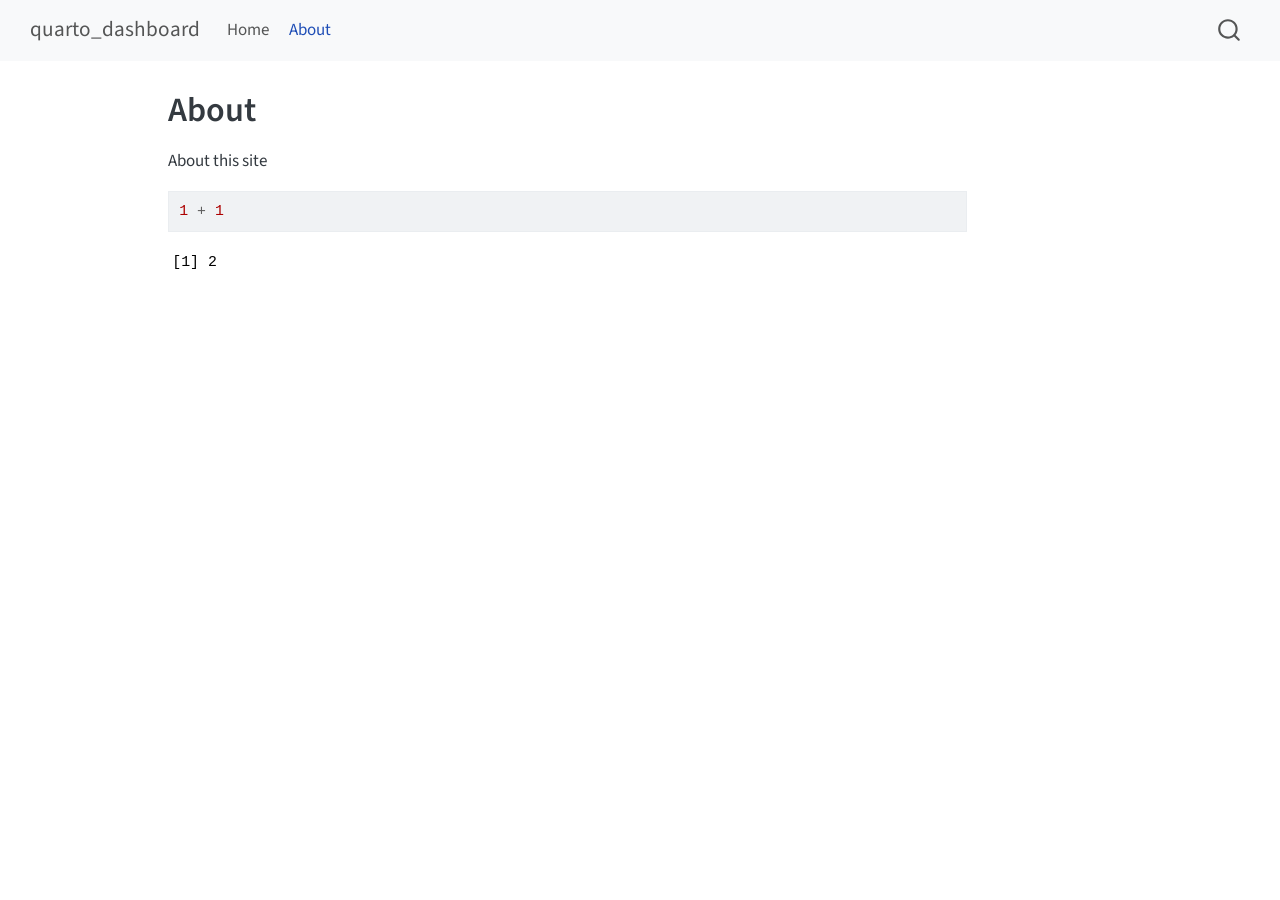
==== about.html @ 5db0f4c8 "Built site for gh-pages" ====
<!DOCTYPE html>
<html xmlns="http://www.w3.org/1999/xhtml" lang="en" xml:lang="en"><head>

<meta charset="utf-8">
<meta name="generator" content="quarto-1.10.18">

<meta name="viewport" content="width=device-width, initial-scale=1.0, user-scalable=yes">


<title>About – quarto_dashboard</title>
<style>
/* Default styles provided by pandoc.
** See https://pandoc.org/MANUAL.html#variables-for-html for config info.
*/
span.smallcaps{font-variant: small-caps;}
div.columns{display: flex; gap: 1.5em;}
div.column{flex: auto;}
@media screen {
div.columns{gap: min(4vw, 1.5em);}
div.column{overflow-x: auto;}
}
div.hanging-indent{margin-left: 1.5em; text-indent: -1.5em;}
ul.task-list{list-style: none;}
ul.task-list li input[type="checkbox"] {
  width: 0.8em;
  margin: 0 0.8em 0.2em -1em; /* quarto-specific, see https://github.com/quarto-dev/quarto-cli/issues/4556 */ 
  vertical-align: middle;
}
/* CSS for syntax highlighting */
html { -webkit-text-size-adjust: 100%; }
pre > code.sourceCode { white-space: pre; position: relative; }
pre > code.sourceCode > span { display: inline-block; line-height: 1.25; }
pre > code.sourceCode > span:empty { height: 1.2em; }
.sourceCode { overflow: visible; }
code.sourceCode > span { color: inherit; text-decoration: inherit; }
div.sourceCode { margin: 1em 0; }
pre.sourceCode { margin: 0; }
@media screen {
div.sourceCode { overflow: auto; }
}
@media print {
pre > code.sourceCode { white-space: pre-wrap; }
pre > code.sourceCode > span { text-indent: -5em; padding-left: 5em; }
}
pre.numberSource code
  { counter-reset: source-line 0; }
pre.numberSource code > span
  { position: relative; left: -4em; counter-increment: source-line; }
pre.numberSource code > span > a:first-child::before
  { content: counter(source-line);
    position: relative; left: -1em; text-align: right; vertical-align: baseline;
    border: none; display: inline-block;
    -webkit-touch-callout: none; -webkit-user-select: none;
    -khtml-user-select: none; -moz-user-select: none;
    -ms-user-select: none; user-select: none;
    padding: 0 4px; width: 4em;
  }
pre.numberSource { margin-left: 3em;  padding-left: 4px; }
div.sourceCode
  {   }
@media screen {
pre > code.sourceCode > span > a:first-child::before { text-decoration: underline; }
}
</style>


<script src="site_libs/quarto-nav/quarto-nav.js"></script>
<script src="site_libs/quarto-nav/headroom.min.js"></script>
<script src="site_libs/clipboard/clipboard.min.js"></script>
<script src="site_libs/quarto-search/autocomplete.umd.js"></script>
<script src="site_libs/quarto-search/fuse.min.js"></script>
<script src="site_libs/quarto-search/quarto-search.js"></script>
<meta name="quarto:offset" content="./">
<script src="site_libs/quarto-html/quarto.js" type="module"></script>
<script src="site_libs/quarto-html/tabsets/tabsets.js" type="module"></script>
<script src="site_libs/quarto-html/popper.min.js"></script>
<script src="site_libs/quarto-html/tippy.umd.min.js"></script>
<script src="site_libs/quarto-html/anchor.min.js"></script>
<link href="site_libs/quarto-html/tippy.css" rel="stylesheet">
<link href="site_libs/quarto-html/quarto-syntax-highlighting-64a204ab8560d761af7679ceaba22944.css" rel="stylesheet" id="quarto-text-highlighting-styles">
<script src="site_libs/bootstrap/bootstrap.min.js"></script>
<link href="site_libs/bootstrap/bootstrap-icons.css" rel="stylesheet">
<link href="site_libs/bootstrap/bootstrap-d9a78992818f0f4e9fad39da59a264eb.min.css" rel="stylesheet" append-hash="true" id="quarto-bootstrap" data-mode="light">
<script id="quarto-search-options" type="application/json">{
  "location": "navbar",
  "copy-button": false,
  "collapse-after": 3,
  "panel-placement": "end",
  "type": "overlay",
  "limit": 50,
  "keyboard-shortcut": [
    "f",
    "/",
    "s"
  ],
  "show-item-context": false,
  "language": {
    "search-no-results-text": "No results",
    "search-matching-documents-text": "matching documents",
    "search-copy-link-title": "Copy link to search",
    "search-hide-matches-text": "Hide additional matches",
    "search-more-match-text": "more match in this document",
    "search-more-matches-text": "more matches in this document",
    "search-clear-button-title": "Clear",
    "search-text-placeholder": "",
    "search-detached-cancel-button-title": "Cancel",
    "search-submit-button-title": "Submit",
    "search-label": "Search"
  }
}</script>


<link rel="stylesheet" href="styles.css">
</head>

<body class="nav-fixed quarto-light">

<div id="quarto-search-results"></div>
  <header id="quarto-header" class="headroom fixed-top">
    <nav class="navbar navbar-expand-lg " data-bs-theme="dark">
      <div class="navbar-container container-fluid">
      <div class="navbar-brand-container mx-auto">
    <a class="navbar-brand" href="./index.html">
    <span class="navbar-title">quarto_dashboard</span>
    </a>
  </div>
            <div id="quarto-search" class="" title="Search"></div>
          <button class="navbar-toggler" type="button" data-bs-toggle="collapse" data-bs-target="#navbarCollapse" aria-controls="navbarCollapse" role="menu" aria-expanded="false" aria-label="Toggle navigation" onclick="if (window.quartoToggleHeadroom) { window.quartoToggleHeadroom(); }">
  <span class="navbar-toggler-icon"></span>
</button>
          <div class="collapse navbar-collapse" id="navbarCollapse">
            <ul class="navbar-nav navbar-nav-scroll me-auto">
  <li class="nav-item">
    <a class="nav-link" href="./index.html"> 
<span class="menu-text">Home</span></a>
  </li>  
  <li class="nav-item">
    <a class="nav-link active" href="./about.html" aria-current="page"> 
<span class="menu-text">About</span></a>
  </li>  
</ul>
          </div> <!-- /navcollapse -->
            <div class="quarto-navbar-tools">
</div>
      </div> <!-- /container-fluid -->
    </nav>
</header>
<!-- content -->
<div id="quarto-content" class="quarto-container page-columns page-rows-contents page-layout-article page-navbar">
<!-- sidebar -->
<!-- margin-sidebar -->
    <div id="quarto-margin-sidebar" class="sidebar margin-sidebar zindex-bottom">
        
    </div>
<!-- main -->
<main class="content" id="quarto-document-content">

<header id="title-block-header" class="quarto-title-block default">
<div class="quarto-title">
<h1 class="title">About</h1>
</div>



<div class="quarto-title-meta">

    
  
    
  </div>
  


</header>


<p>About this site</p>
<div class="cell">
<div class="code-copy-outer-scaffold"><div class="sourceCode cell-code" id="cb1"><pre class="sourceCode r code-with-copy"><code class="sourceCode r"><span id="cb1-1"><a href="#cb1-1" aria-hidden="true" tabindex="-1"></a><span class="dv">1</span> <span class="sc">+</span> <span class="dv">1</span></span></code></pre></div><button title="Copy to Clipboard" class="code-copy-button"><i class="bi"></i></button></div>
<div class="cell-output cell-output-stdout">
<pre><code>[1] 2</code></pre>
</div>
</div>



</main> <!-- /main -->
<script id="quarto-html-after-body" type="application/javascript">
  window.document.addEventListener("DOMContentLoaded", function (event) {
    const icon = "";
    const anchorJS = new window.AnchorJS();
    anchorJS.options = {
      placement: 'right',
      icon: icon
    };
    anchorJS.add('.anchored');
    const isCodeAnnotation = (el) => {
      for (const clz of el.classList) {
        if (clz.startsWith('code-annotation-')) {                     
          return true;
        }
      }
      return false;
    }
    const onCopySuccess = function(e) {
      // button target
      const button = e.trigger;
      // don't keep focus
      button.blur();
      // flash "checked"
      button.classList.add('code-copy-button-checked');
      var currentTitle = button.getAttribute("title");
      button.setAttribute("title", "Copied!");
      let tooltip;
      if (window.bootstrap) {
        button.setAttribute("data-bs-toggle", "tooltip");
        button.setAttribute("data-bs-placement", "left");
        button.setAttribute("data-bs-title", "Copied!");
        tooltip = new bootstrap.Tooltip(button, 
          { trigger: "manual", 
            customClass: "code-copy-button-tooltip",
            offset: [0, -8]});
        tooltip.show();    
      }
      setTimeout(function() {
        if (tooltip) {
          tooltip.hide();
          button.removeAttribute("data-bs-title");
          button.removeAttribute("data-bs-toggle");
          button.removeAttribute("data-bs-placement");
        }
        button.setAttribute("title", currentTitle);
        button.classList.remove('code-copy-button-checked');
      }, 1000);
      // clear code selection
      e.clearSelection();
    }
    const getTextToCopy = function(trigger) {
      const outerScaffold = trigger.parentElement.cloneNode(true);
      const codeEl = outerScaffold.querySelector('code');
      for (const childEl of codeEl.children) {
        if (isCodeAnnotation(childEl)) {
          childEl.remove();
        }
      }
      return codeEl.innerText;
    }
    const clipboard = new window.ClipboardJS('.code-copy-button:not([data-in-quarto-modal])', {
      text: getTextToCopy
    });
    clipboard.on('success', onCopySuccess);
    if (window.document.getElementById('quarto-embedded-source-code-modal')) {
      const clipboardModal = new window.ClipboardJS('.code-copy-button[data-in-quarto-modal]', {
        text: getTextToCopy,
        container: window.document.getElementById('quarto-embedded-source-code-modal')
      });
      clipboardModal.on('success', onCopySuccess);
    }
      var localhostRegex = new RegExp(/^(?:http|https):\/\/localhost\:?[0-9]*\//);
      var mailtoRegex = new RegExp(/^mailto:/);
        var filterRegex = new RegExp("https:\/\/anadiedrichs\.github\.io\/quarto_dashboard\/");
      var isInternal = (href) => {
          return filterRegex.test(href) || localhostRegex.test(href) || mailtoRegex.test(href);
      }
      // Inspect non-navigation links and adorn them if external
     var links = window.document.querySelectorAll('a[href]:not(.nav-link):not(.navbar-brand):not(.toc-action):not(.sidebar-link):not(.sidebar-item-toggle):not(.pagination-link):not(.no-external):not([aria-hidden]):not(.dropdown-item):not(.quarto-navigation-tool):not(.about-link)');
      for (var i=0; i<links.length; i++) {
        const link = links[i];
        if (!isInternal(link.href)) {
          // undo the damage that might have been done by quarto-nav.js in the case of
          // links that we want to consider external
          if (link.dataset.originalHref !== undefined) {
            link.href = link.dataset.originalHref;
          }
        }
      }
    function tippyHover(el, contentFn, onTriggerFn, onUntriggerFn) {
      const config = {
        allowHTML: true,
        maxWidth: 500,
        delay: 100,
        arrow: false,
        appendTo: function(el) {
            return el.parentElement;
        },
        interactive: true,
        interactiveBorder: 10,
        theme: 'quarto',
        placement: 'bottom-start',
      };
      if (contentFn) {
        config.content = contentFn;
      }
      if (onTriggerFn) {
        config.onTrigger = onTriggerFn;
      }
      if (onUntriggerFn) {
        config.onUntrigger = onUntriggerFn;
      }
      window.tippy(el, config); 
    }
    const noterefs = window.document.querySelectorAll('a[role="doc-noteref"]');
    for (var i=0; i<noterefs.length; i++) {
      const ref = noterefs[i];
      tippyHover(ref, function() {
        // use id or data attribute instead here
        let href = ref.getAttribute('data-footnote-href') || ref.getAttribute('href');
        try { href = new URL(href).hash; } catch {}
        const id = href.replace(/^#\/?/, "");
        const note = window.document.getElementById(id);
        if (note) {
          return note.innerHTML;
        } else {
          return "";
        }
      });
    }
    const xrefs = window.document.querySelectorAll('a.quarto-xref');
    const processXRef = (id, note) => {
      // Strip column container classes
      const stripColumnClz = (el) => {
        el.classList.remove("page-full", "page-columns");
        if (el.children) {
          for (const child of el.children) {
            stripColumnClz(child);
          }
        }
      }
      stripColumnClz(note)
      if (id === null || id.startsWith('sec-')) {
        // Special case sections, only their first couple elements
        const container = document.createElement("div");
        if (note.children && note.children.length > 2) {
          container.appendChild(note.children[0].cloneNode(true));
          for (let i = 1; i < note.children.length; i++) {
            const child = note.children[i];
            if (child.tagName === "P" && child.innerText === "") {
              continue;
            } else {
              container.appendChild(child.cloneNode(true));
              break;
            }
          }
          if (window.Quarto?.typesetMath) {
            window.Quarto.typesetMath(container);
          }
          return container.innerHTML
        } else {
          if (window.Quarto?.typesetMath) {
            window.Quarto.typesetMath(note);
          }
          return note.innerHTML;
        }
      } else {
        // Remove any anchor links if they are present
        const anchorLink = note.querySelector('a.anchorjs-link');
        if (anchorLink) {
          anchorLink.remove();
        }
        if (window.Quarto?.typesetMath) {
          window.Quarto.typesetMath(note);
        }
        if (note.classList.contains("callout")) {
          return note.outerHTML;
        } else {
          return note.innerHTML;
        }
      }
    }
    for (var i=0; i<xrefs.length; i++) {
      const xref = xrefs[i];
      tippyHover(xref, undefined, function(instance) {
        instance.disable();
        let url = xref.getAttribute('href');
        let hash = undefined; 
        if (url.startsWith('#')) {
          hash = url;
        } else {
          try { hash = new URL(url).hash; } catch {}
        }
        if (hash) {
          const id = hash.replace(/^#\/?/, "");
          const note = window.document.getElementById(id);
          if (note !== null) {
            try {
              const html = processXRef(id, note.cloneNode(true));
              instance.setContent(html);
            } finally {
              instance.enable();
              instance.show();
            }
          } else {
            // See if we can fetch this
            fetch(url.split('#')[0])
            .then(res => res.text())
            .then(html => {
              const parser = new DOMParser();
              const htmlDoc = parser.parseFromString(html, "text/html");
              const note = htmlDoc.getElementById(id);
              if (note !== null) {
                const html = processXRef(id, note);
                instance.setContent(html);
              } 
            }).finally(() => {
              instance.enable();
              instance.show();
            });
          }
        } else {
          // See if we can fetch a full url (with no hash to target)
          // This is a special case and we should probably do some content thinning / targeting
          fetch(url)
          .then(res => res.text())
          .then(html => {
            const parser = new DOMParser();
            const htmlDoc = parser.parseFromString(html, "text/html");
            const note = htmlDoc.querySelector('main.content');
            if (note !== null) {
              // This should only happen for chapter cross references
              // (since there is no id in the URL)
              // remove the first header
              if (note.children.length > 0 && note.children[0].tagName === "HEADER") {
                note.children[0].remove();
              }
              const html = processXRef(null, note);
              instance.setContent(html);
            } 
          }).finally(() => {
            instance.enable();
            instance.show();
          });
        }
      }, function(instance) {
      });
    }
        let selectedAnnoteEl;
        const selectorForAnnotation = ( cell, annotation) => {
          let cellAttr = 'data-code-cell="' + cell + '"';
          let lineAttr = 'data-code-annotation="' +  annotation + '"';
          const selector = 'span[' + cellAttr + '][' + lineAttr + ']';
          return selector;
        }
        const selectCodeLines = (annoteEl) => {
          const doc = window.document;
          const targetCell = annoteEl.getAttribute("data-target-cell");
          const targetAnnotation = annoteEl.getAttribute("data-target-annotation");
          const annoteSpan = window.document.querySelector(selectorForAnnotation(targetCell, targetAnnotation));
          const lines = annoteSpan.getAttribute("data-code-lines").split(",");
          const lineIds = lines.map((line) => {
            return targetCell + "-" + line;
          })
          let top = null;
          let height = null;
          let parent = null;
          if (lineIds.length > 0) {
              //compute the position of the single el (top and bottom and make a div)
              const el = window.document.getElementById(lineIds[0]);
              top = el.offsetTop;
              height = el.offsetHeight;
              parent = el.parentElement.parentElement;
            if (lineIds.length > 1) {
              const lastEl = window.document.getElementById(lineIds[lineIds.length - 1]);
              const bottom = lastEl.offsetTop + lastEl.offsetHeight;
              height = bottom - top;
            }
            if (top !== null && height !== null && parent !== null) {
              // cook up a div (if necessary) and position it 
              let div = window.document.getElementById("code-annotation-line-highlight");
              if (div === null) {
                div = window.document.createElement("div");
                div.setAttribute("id", "code-annotation-line-highlight");
                div.style.position = 'absolute';
                parent.appendChild(div);
              }
              div.style.top = top - 2 + "px";
              div.style.height = height + 4 + "px";
              div.style.left = 0;
              let gutterDiv = window.document.getElementById("code-annotation-line-highlight-gutter");
              if (gutterDiv === null) {
                gutterDiv = window.document.createElement("div");
                gutterDiv.setAttribute("id", "code-annotation-line-highlight-gutter");
                gutterDiv.style.position = 'absolute';
                const codeCell = window.document.getElementById(targetCell);
                const gutter = codeCell.querySelector('.code-annotation-gutter');
                gutter.appendChild(gutterDiv);
              }
              gutterDiv.style.top = top - 2 + "px";
              gutterDiv.style.height = height + 4 + "px";
            }
            selectedAnnoteEl = annoteEl;
          }
        };
        const unselectCodeLines = () => {
          const elementsIds = ["code-annotation-line-highlight", "code-annotation-line-highlight-gutter"];
          elementsIds.forEach((elId) => {
            const div = window.document.getElementById(elId);
            if (div) {
              div.remove();
            }
          });
          selectedAnnoteEl = undefined;
        };
          // Handle positioning of the toggle
      window.addEventListener(
        "resize",
        throttle(() => {
          elRect = undefined;
          if (selectedAnnoteEl) {
            selectCodeLines(selectedAnnoteEl);
          }
        }, 10)
      );
      function throttle(fn, ms) {
      let throttle = false;
      let timer;
        return (...args) => {
          if(!throttle) { // first call gets through
              fn.apply(this, args);
              throttle = true;
          } else { // all the others get throttled
              if(timer) clearTimeout(timer); // cancel #2
              timer = setTimeout(() => {
                fn.apply(this, args);
                timer = throttle = false;
              }, ms);
          }
        };
      }
        // Attach click handler to the DT
        const annoteDls = window.document.querySelectorAll('dt[data-target-cell]');
        for (const annoteDlNode of annoteDls) {
          annoteDlNode.addEventListener('click', (event) => {
            const clickedEl = event.target;
            if (clickedEl !== selectedAnnoteEl) {
              unselectCodeLines();
              const activeEl = window.document.querySelector('dt[data-target-cell].code-annotation-active');
              if (activeEl) {
                activeEl.classList.remove('code-annotation-active');
              }
              selectCodeLines(clickedEl);
              clickedEl.classList.add('code-annotation-active');
            } else {
              // Unselect the line
              unselectCodeLines();
              clickedEl.classList.remove('code-annotation-active');
            }
          });
        }
    const findCites = (el) => {
      const parentEl = el.parentElement;
      if (parentEl) {
        const cites = parentEl.dataset.cites;
        if (cites) {
          return {
            el,
            cites: cites.split(' ')
          };
        } else {
          return findCites(el.parentElement)
        }
      } else {
        return undefined;
      }
    };
    var bibliorefs = window.document.querySelectorAll('a[role="doc-biblioref"]');
    for (var i=0; i<bibliorefs.length; i++) {
      const ref = bibliorefs[i];
      const citeInfo = findCites(ref);
      if (citeInfo) {
        tippyHover(citeInfo.el, function() {
          var popup = window.document.createElement('div');
          citeInfo.cites.forEach(function(cite) {
            var citeDiv = window.document.createElement('div');
            citeDiv.classList.add('hanging-indent');
            citeDiv.classList.add('csl-entry');
            var biblioDiv = window.document.getElementById('ref-' + cite);
            if (biblioDiv) {
              citeDiv.innerHTML = biblioDiv.innerHTML;
            }
            popup.appendChild(citeDiv);
          });
          return popup.innerHTML;
        });
      }
    }
  });
  </script>
</div> <!-- /content -->




</body></html>
---- site_libs/quarto-html/tippy.css ----
.tippy-box[data-animation=fade][data-state=hidden]{opacity:0}[data-tippy-root]{max-width:calc(100vw - 10px)}.tippy-box{position:relative;background-color:#333;color:#fff;border-radius:4px;font-size:14px;line-height:1.4;white-space:normal;outline:0;transition-property:transform,visibility,opacity}.tippy-box[data-placement^=top]>.tippy-arrow{bottom:0}.tippy-box[data-placement^=top]>.tippy-arrow:before{bottom:-7px;left:0;border-width:8px 8px 0;border-top-color:initial;transform-origin:center top}.tippy-box[data-placement^=bottom]>.tippy-arrow{top:0}.tippy-box[data-placement^=bottom]>.tippy-arrow:before{top:-7px;left:0;border-width:0 8px 8px;border-bottom-color:initial;transform-origin:center bottom}.tippy-box[data-placement^=left]>.tippy-arrow{right:0}.tippy-box[data-placement^=left]>.tippy-arrow:before{border-width:8px 0 8px 8px;border-left-color:initial;right:-7px;transform-origin:center left}.tippy-box[data-placement^=right]>.tippy-arrow{left:0}.tippy-box[data-placement^=right]>.tippy-arrow:before{left:-7px;border-width:8px 8px 8px 0;border-right-color:initial;transform-origin:center right}.tippy-box[data-inertia][data-state=visible]{transition-timing-function:cubic-bezier(.54,1.5,.38,1.11)}.tippy-arrow{width:16px;height:16px;color:#333}.tippy-arrow:before{content:"";position:absolute;border-color:transparent;border-style:solid}.tippy-content{position:relative;padding:5px 9px;z-index:1}
---- site_libs/quarto-html/quarto-syntax-highlighting-64a204ab8560d761af7679ceaba22944.css ----
/* quarto syntax highlight colors */
:root {
  --quarto-hl-ot-color: #003B4F;
  --quarto-hl-at-color: #657422;
  --quarto-hl-ss-color: #20794D;
  --quarto-hl-an-color: #5E5E5E;
  --quarto-hl-fu-color: #4758AB;
  --quarto-hl-st-color: #20794D;
  --quarto-hl-cf-color: #003B4F;
  --quarto-hl-op-color: #5E5E5E;
  --quarto-hl-er-color: #AD0000;
  --quarto-hl-bn-color: #AD0000;
  --quarto-hl-al-color: #AD0000;
  --quarto-hl-va-color: #111111;
  --quarto-hl-bu-color: inherit;
  --quarto-hl-ex-color: inherit;
  --quarto-hl-pp-color: #AD0000;
  --quarto-hl-in-color: #5E5E5E;
  --quarto-hl-vs-color: #20794D;
  --quarto-hl-wa-color: #5E5E5E;
  --quarto-hl-do-color: #5E5E5E;
  --quarto-hl-im-color: #00769E;
  --quarto-hl-ch-color: #20794D;
  --quarto-hl-dt-color: #AD0000;
  --quarto-hl-fl-color: #AD0000;
  --quarto-hl-co-color: #5E5E5E;
  --quarto-hl-cv-color: #5E5E5E;
  --quarto-hl-cn-color: #8f5902;
  --quarto-hl-sc-color: #5E5E5E;
  --quarto-hl-dv-color: #AD0000;
  --quarto-hl-kw-color: #003B4F;
}

/* other quarto variables */
:root {
  --quarto-font-monospace: SFMono-Regular, Menlo, Monaco, Consolas, "Liberation Mono", "Courier New", monospace;
}

/* syntax highlight based on Pandoc's rules */
pre > code.sourceCode > span {
  color: #003B4F;
}

code.sourceCode > span {
  color: #003B4F;
}

div.sourceCode,
div.sourceCode pre.sourceCode {
  color: #003B4F;
}

/* Normal */
code span {
  color: #003B4F;
}

/* Alert */
code span.al {
  color: #AD0000;
  font-style: inherit;
}

/* Annotation */
code span.an {
  color: #5E5E5E;
  font-style: inherit;
}

/* Attribute */
code span.at {
  color: #657422;
  font-style: inherit;
}

/* BaseN */
code span.bn {
  color: #AD0000;
  font-style: inherit;
}

/* BuiltIn */
code span.bu {
  font-style: inherit;
}

/* ControlFlow */
code span.cf {
  color: #003B4F;
  font-weight: bold;
  font-style: inherit;
}

/* Char */
code span.ch {
  color: #20794D;
  font-style: inherit;
}

/* Constant */
code span.cn {
  color: #8f5902;
  font-style: inherit;
}

/* Comment */
code span.co {
  color: #5E5E5E;
  font-style: inherit;
}

/* CommentVar */
code span.cv {
  color: #5E5E5E;
  font-style: italic;
}

/* Documentation */
code span.do {
  color: #5E5E5E;
  font-style: italic;
}

/* DataType */
code span.dt {
  color: #AD0000;
  font-style: inherit;
}

/* DecVal */
code span.dv {
  color: #AD0000;
  font-style: inherit;
}

/* Error */
code span.er {
  color: #AD0000;
  font-style: inherit;
}

/* Extension */
code span.ex {
  font-style: inherit;
}

/* Float */
code span.fl {
  color: #AD0000;
  font-style: inherit;
}

/* Function */
code span.fu {
  color: #4758AB;
  font-style: inherit;
}

/* Import */
code span.im {
  color: #00769E;
  font-style: inherit;
}

/* Information */
code span.in {
  color: #5E5E5E;
  font-style: inherit;
}

/* Keyword */
code span.kw {
  color: #003B4F;
  font-weight: bold;
  font-style: inherit;
}

/* Operator */
code span.op {
  color: #5E5E5E;
  font-style: inherit;
}

/* Other */
code span.ot {
  color: #003B4F;
  font-style: inherit;
}

/* Preprocessor */
code span.pp {
  color: #AD0000;
  font-style: inherit;
}

/* SpecialChar */
code span.sc {
  color: #5E5E5E;
  font-style: inherit;
}

/* SpecialString */
code span.ss {
  color: #20794D;
  font-style: inherit;
}

/* String */
code span.st {
  color: #20794D;
  font-style: inherit;
}

/* Variable */
code span.va {
  color: #111111;
  font-style: inherit;
}

/* VerbatimString */
code span.vs {
  color: #20794D;
  font-style: inherit;
}

/* Warning */
code span.wa {
  color: #5E5E5E;
  font-style: italic;
}

.prevent-inlining {
  content: "</";
}

/*# sourceMappingURL=9d8d5bb603a83b8298b89080a598c93b.css.map */
---- styles.css ----
/* css styles */
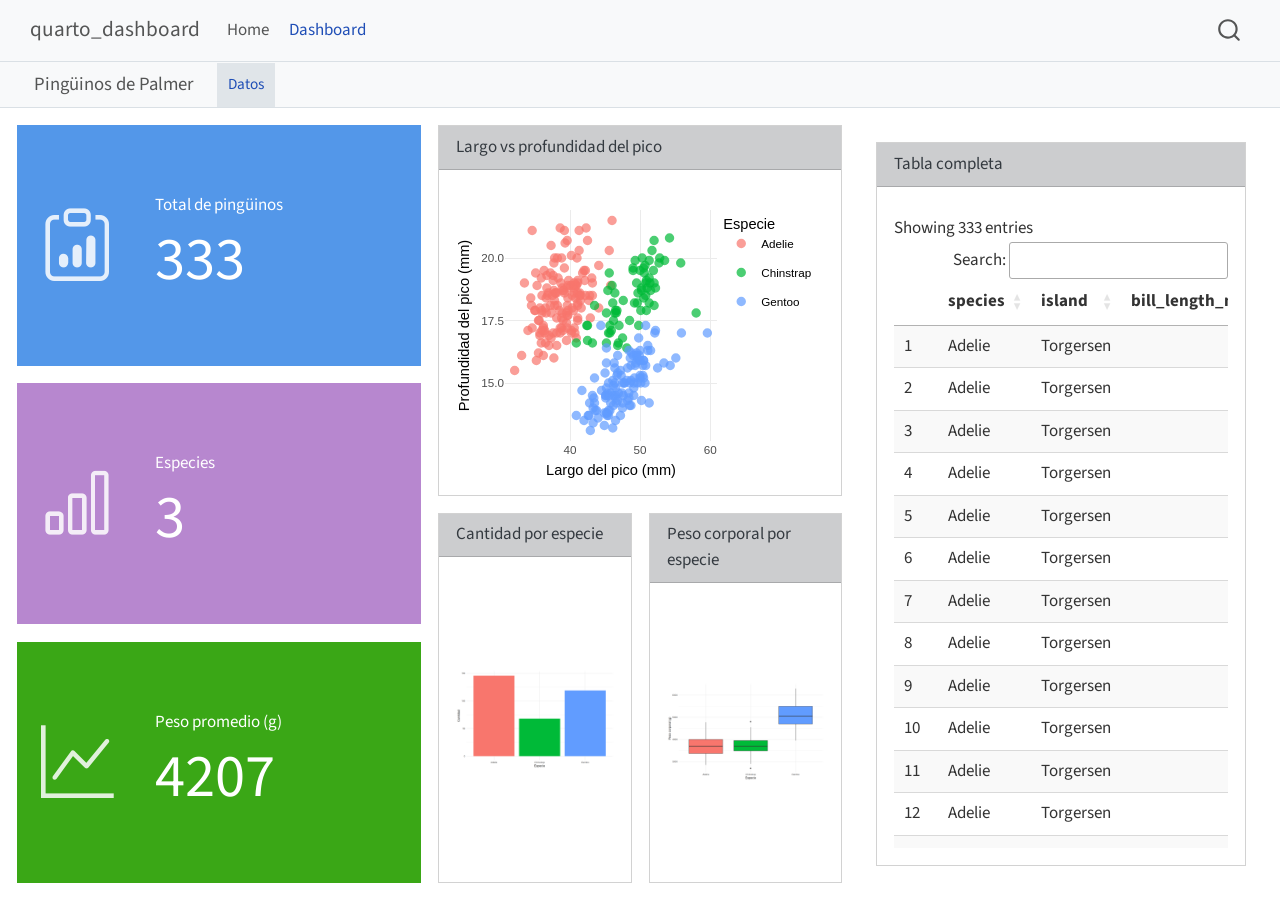
==== commit 272faf0d: "Built site for gh-pages" ====
--- a/about.html
+++ b/about.html
@@ -7,7 +7,7 @@
 <meta name="viewport" content="width=device-width, initial-scale=1.0, user-scalable=yes">
 
 
-<title>About – quarto_dashboard</title>
+<title>Pingüinos de Palmer – quarto_dashboard</title>
 <style>
 /* Default styles provided by pandoc.
 ** See https://pandoc.org/MANUAL.html#variables-for-html for config info.
@@ -26,41 +26,6 @@
   margin: 0 0.8em 0.2em -1em; /* quarto-specific, see https://github.com/quarto-dev/quarto-cli/issues/4556 */ 
   vertical-align: middle;
 }
-/* CSS for syntax highlighting */
-html { -webkit-text-size-adjust: 100%; }
-pre > code.sourceCode { white-space: pre; position: relative; }
-pre > code.sourceCode > span { display: inline-block; line-height: 1.25; }
-pre > code.sourceCode > span:empty { height: 1.2em; }
-.sourceCode { overflow: visible; }
-code.sourceCode > span { color: inherit; text-decoration: inherit; }
-div.sourceCode { margin: 1em 0; }
-pre.sourceCode { margin: 0; }
-@media screen {
-div.sourceCode { overflow: auto; }
-}
-@media print {
-pre > code.sourceCode { white-space: pre-wrap; }
-pre > code.sourceCode > span { text-indent: -5em; padding-left: 5em; }
-}
-pre.numberSource code
-  { counter-reset: source-line 0; }
-pre.numberSource code > span
-  { position: relative; left: -4em; counter-increment: source-line; }
-pre.numberSource code > span > a:first-child::before
-  { content: counter(source-line);
-    position: relative; left: -1em; text-align: right; vertical-align: baseline;
-    border: none; display: inline-block;
-    -webkit-touch-callout: none; -webkit-user-select: none;
-    -khtml-user-select: none; -moz-user-select: none;
-    -ms-user-select: none; user-select: none;
-    padding: 0 4px; width: 4em;
-  }
-pre.numberSource { margin-left: 3em;  padding-left: 4px; }
-div.sourceCode
-  {   }
-@media screen {
-pre > code.sourceCode > span > a:first-child::before { text-decoration: underline; }
-}
 </style>
 
 
@@ -77,10 +42,22 @@
 <script src="site_libs/quarto-html/tippy.umd.min.js"></script>
 <script src="site_libs/quarto-html/anchor.min.js"></script>
 <link href="site_libs/quarto-html/tippy.css" rel="stylesheet">
-<link href="site_libs/quarto-html/quarto-syntax-highlighting-64a204ab8560d761af7679ceaba22944.css" rel="stylesheet" id="quarto-text-highlighting-styles">
+<link href="site_libs/quarto-html/quarto-syntax-highlighting-64a204ab8560d761af7679ceaba22944.css" rel="stylesheet" class="quarto-color-scheme" id="quarto-text-highlighting-styles">
+<link href="site_libs/quarto-html/quarto-syntax-highlighting-dark-b85bc7c33db8c58e0ec93c3465666fed.css" rel="stylesheet" class="quarto-color-scheme quarto-color-alternate" id="quarto-text-highlighting-styles">
+<link href="site_libs/quarto-html/quarto-syntax-highlighting-64a204ab8560d761af7679ceaba22944.css" rel="stylesheet" class="quarto-color-scheme-extra" id="quarto-text-highlighting-styles">
 <script src="site_libs/bootstrap/bootstrap.min.js"></script>
 <link href="site_libs/bootstrap/bootstrap-icons.css" rel="stylesheet">
-<link href="site_libs/bootstrap/bootstrap-d9a78992818f0f4e9fad39da59a264eb.min.css" rel="stylesheet" append-hash="true" id="quarto-bootstrap" data-mode="light">
+<link href="site_libs/bootstrap/bootstrap-d9a78992818f0f4e9fad39da59a264eb.min.css" rel="stylesheet" append-hash="true" class="quarto-color-scheme" id="quarto-bootstrap" data-mode="light">
+<link href="site_libs/bootstrap/bootstrap-dark-d9a78992818f0f4e9fad39da59a264eb.min.css" rel="stylesheet" append-hash="true" class="quarto-color-scheme quarto-color-alternate" id="quarto-bootstrap" data-mode="light">
+<link href="site_libs/bootstrap/bootstrap-d9a78992818f0f4e9fad39da59a264eb.min.css" rel="stylesheet" append-hash="true" class="quarto-color-scheme-extra" id="quarto-bootstrap" data-mode="light">
+<script src="site_libs/quarto-dashboard/quarto-dashboard.js"></script>
+<script src="site_libs/quarto-dashboard/stickythead.js"></script>
+
+
+
+<script src="site_libs/quarto-dashboard/web-components.js" type="module"></script>
+<script src="site_libs/quarto-dashboard/components.js"></script>
+
 <script id="quarto-search-options" type="application/json">{
   "location": "navbar",
   "copy-button": false,
@@ -108,12 +85,26 @@
     "search-label": "Search"
   }
 }</script>
-
-
-<link rel="stylesheet" href="styles.css">
+<link href="site_libs/htmltools-fill-0.5.9/fill.css" rel="stylesheet">
+<script src="site_libs/htmlwidgets-1.6.4/htmlwidgets.js"></script>
+<script src="site_libs/plotly-binding-4.12.1/plotly.js"></script>
+<script src="site_libs/typedarray-0.1/typedarray.min.js"></script>
+<script src="site_libs/jquery-3.6.0/jquery-3.6.0.min.js"></script>
+<link href="site_libs/crosstalk-1.2.2/css/crosstalk.min.css" rel="stylesheet">
+<script src="site_libs/crosstalk-1.2.2/js/crosstalk.min.js"></script>
+<link href="site_libs/plotly-htmlwidgets-css-2.25.2/plotly-htmlwidgets.css" rel="stylesheet">
+<script src="site_libs/plotly-main-2.25.2/plotly-latest.min.js"></script>
+<link href="site_libs/datatables-css-0.0.0/datatables-crosstalk.css" rel="stylesheet">
+<script src="site_libs/datatables-binding-0.34.0/datatables.js"></script>
+<link href="site_libs/dt-core-1.13.6/css/jquery.dataTables.min.css" rel="stylesheet">
+<link href="site_libs/dt-core-1.13.6/css/jquery.dataTables.extra.css" rel="stylesheet">
+<script src="site_libs/dt-core-1.13.6/js/jquery.dataTables.min.js"></script>
+
+
 </head>
 
-<body class="nav-fixed quarto-light">
+<body class="quarto-dashboard nav-fixed dashboard-fill fullcontent quarto-light">
+
 
 <div id="quarto-search-results"></div>
   <header id="quarto-header" class="headroom fixed-top">
@@ -136,7 +127,7 @@
   </li>  
   <li class="nav-item">
     <a class="nav-link active" href="./about.html" aria-current="page"> 
-<span class="menu-text">About</span></a>
+<span class="menu-text">Dashboard</span></a>
   </li>  
 </ul>
           </div> <!-- /navcollapse -->
@@ -144,47 +135,164 @@
 </div>
       </div> <!-- /container-fluid -->
     </nav>
-</header>
+<header id="quarto-dashboard-header">
+<nav class="navbar navbar-expand-md slim" data-bs-theme="dark">
+  <div class="navbar-container container-fluid">
+    <button class="navbar-toggler" type="button" data-bs-toggle="collapse" data-bs-target="#dashboard-collapse" aria-controls="dashboard-collapse" aria-expanded="false" aria-label="Toggle navigation">
+      <span class="navbar-toggler-icon"></span>
+    </button>    
+
+
+    <div class="navbar-brand-container">
+
+
+      <div class="navbar-title">
+        <div class="navbar-title-text"><a href="#">Pingüinos de Palmer</a></div>
+        
+        
+      </div>
+    </div>
+<div id="dashboard-collapse" class="navbar-collapse collapse"><ul class="navbar-nav navbar-nav-scroll me-auto" role="tablist"><li class="nav-item" role="presentation"><a id="tab-datos" class="nav-link active" data-bs-toggle="tab" role="tab" data-bs-target="#datos" data-scrolling="false" href="#datos" aria-controls="datos" aria-selected="true"><span class="nav-link-text">Datos</span></a></li></ul></div></div>
+</nav>
+</header></header>
 <!-- content -->
-<div id="quarto-content" class="quarto-container page-columns page-rows-contents page-layout-article page-navbar">
+<div id="quarto-content" class="quarto-container page-layout-custom page-navbar quarto-dashboard-content bslib-gap-spacing html-fill-container bslib-page-fill quarto-dashboard-pages">
 <!-- sidebar -->
 <!-- margin-sidebar -->
-    <div id="quarto-margin-sidebar" class="sidebar margin-sidebar zindex-bottom">
-        
-    </div>
 <!-- main -->
-<main class="content" id="quarto-document-content">
-
-<header id="title-block-header" class="quarto-title-block default">
-<div class="quarto-title">
-<h1 class="title">About</h1>
-</div>
-
-
-
-<div class="quarto-title-meta">
-
-    
-  
-    
-  </div>
-  
-
-
-</header>
-
-
-<p>About this site</p>
-<div class="cell">
-<div class="code-copy-outer-scaffold"><div class="sourceCode cell-code" id="cb1"><pre class="sourceCode r code-with-copy"><code class="sourceCode r"><span id="cb1-1"><a href="#cb1-1" aria-hidden="true" tabindex="-1"></a><span class="dv">1</span> <span class="sc">+</span> <span class="dv">1</span></span></code></pre></div><button title="Copy to Clipboard" class="code-copy-button"><i class="bi"></i></button></div>
-<div class="cell-output cell-output-stdout">
-<pre><code>[1] 2</code></pre>
-</div>
-</div>
-
-
-
-</main> <!-- /main -->
+
+<div class="bslib-grid-item html-fill-item tab-content bslib-grid" data-layout="fill" style="display: grid; grid-template-columns: minmax(3em, 1fr) minmax(3em, 1fr) minmax(3em, 1fr);
+grid-auto-rows: minmax(0, 1fr);">
+<div class="bslib-grid" data-height="20%" style="display: grid; grid-template-rows: minmax(3em, 1fr) minmax(3em, 1fr) minmax(3em, 1fr); grid-auto-columns: minmax(0, 1fr);">
+<div class="card valuebox cell bslib-card html-fill-container bslib-value-box bg-primary showcase-left-center" data-bslib-card-init="" data-require-bs-caller="card()">
+<div class="card-body html-fill-item html-fill-container">
+<div data-icon="clipboard-data" class="html-fill-item html-fill-container value-box-grid">
+<div class="value-box-showcase html-fill-item html-fill-container">
+
+<i class="bi bi-clipboard-data"></i></div>
+<div class="value-box-area">
+<p class="value-box-title">
+Total de pingüinos
+</p>
+<p class="value-box-value">
+333
+</p>
+</div>
+</div>
+</div>
+<script data-bslib-card-init="">bslib.Card.initializeAllCards();</script></div>
+<div class="card valuebox cell bslib-card html-fill-container bslib-value-box bg-info showcase-left-center" data-bslib-card-init="" data-require-bs-caller="card()">
+<div class="card-body html-fill-item html-fill-container">
+<div data-icon="bar-chart" class="html-fill-item html-fill-container value-box-grid">
+<div class="value-box-showcase html-fill-item html-fill-container">
+
+<i class="bi bi-bar-chart"></i></div>
+<div class="value-box-area">
+<p class="value-box-title">
+Especies
+</p>
+<p class="value-box-value">
+3
+</p>
+</div>
+</div>
+</div>
+<script data-bslib-card-init="">bslib.Card.initializeAllCards();</script></div>
+<div class="card valuebox cell bslib-card html-fill-container bslib-value-box bg-success showcase-left-center" data-bslib-card-init="" data-require-bs-caller="card()">
+<div class="card-body html-fill-item html-fill-container">
+<div data-icon="graph-up" class="html-fill-item html-fill-container value-box-grid">
+<div class="value-box-showcase html-fill-item html-fill-container">
+
+<i class="bi bi-graph-up"></i></div>
+<div class="value-box-area">
+<p class="value-box-title">
+Peso promedio (g)
+</p>
+<p class="value-box-value">
+4207
+</p>
+</div>
+</div>
+</div>
+<script data-bslib-card-init="">bslib.Card.initializeAllCards();</script></div>
+</div><div class="bslib-grid" data-height="80%" style="display: grid; grid-template-rows: minmax(3em, 1fr) minmax(3em, 1fr); grid-auto-columns: minmax(0, 1fr);">
+<div class="bslib-grid" data-width="60%" style="display: grid; grid-template-columns: minmax(3em, 1fr);
+grid-auto-rows: minmax(0, 1fr);">
+<div class="card cell bslib-card html-fill-container" data-title="Largo vs profundidad del pico" data-bslib-card-init="" data-require-bs-caller="card()" data-full-screen="false">
+<div class="card-header"><div class="card-title"><span style="display: inline">
+Largo vs profundidad del pico
+</span></div></div>
+<div class="card-body html-fill-item html-fill-container">
+<div class="cell-output-display html-fill-item html-fill-container">
+<div class="plotly html-widget html-fill-item html-fill-container" id="htmlwidget-f028b79ed58a2ed7ac32" style="width:100%;height:406px;"></div>
+<script type="application/json" data-for="htmlwidget-f028b79ed58a2ed7ac32">{"x":{"data":[{"x":[39.100000000000001,39.5,40.299999999999997,36.700000000000003,39.299999999999997,38.899999999999999,39.200000000000003,41.100000000000001,38.600000000000001,34.600000000000001,36.600000000000001,38.700000000000003,42.5,34.399999999999999,46,37.799999999999997,37.700000000000003,35.899999999999999,38.200000000000003,38.799999999999997,35.299999999999997,40.600000000000001,40.5,37.899999999999999,40.5,39.5,37.200000000000003,39.5,40.899999999999999,36.399999999999999,39.200000000000003,38.799999999999997,42.200000000000003,37.600000000000001,39.799999999999997,36.5,40.799999999999997,36,44.100000000000001,37,39.600000000000001,41.100000000000001,36,42.299999999999997,39.600000000000001,40.100000000000001,35,42,34.5,41.399999999999999,39,40.600000000000001,36.5,37.600000000000001,35.700000000000003,41.299999999999997,37.600000000000001,41.100000000000001,36.399999999999999,41.600000000000001,35.5,41.100000000000001,35.899999999999999,41.799999999999997,33.5,39.700000000000003,39.600000000000001,45.799999999999997,35.5,42.799999999999997,40.899999999999999,37.200000000000003,36.200000000000003,42.100000000000001,34.600000000000001,42.899999999999999,36.700000000000003,35.100000000000001,37.299999999999997,41.299999999999997,36.299999999999997,36.899999999999999,38.299999999999997,38.899999999999999,35.700000000000003,41.100000000000001,34,39.600000000000001,36.200000000000003,40.799999999999997,38.100000000000001,40.299999999999997,33.100000000000001,43.200000000000003,35,41,37.700000000000003,37.799999999999997,37.899999999999999,39.700000000000003,38.600000000000001,38.200000000000003,38.100000000000001,43.200000000000003,38.100000000000001,45.600000000000001,39.700000000000003,42.200000000000003,39.600000000000001,42.700000000000003,38.600000000000001,37.299999999999997,35.700000000000003,41.100000000000001,36.200000000000003,37.700000000000003,40.200000000000003,41.399999999999999,35.200000000000003,40.600000000000001,38.799999999999997,41.5,39,44.100000000000001,38.5,43.100000000000001,36.799999999999997,37.5,38.100000000000001,41.100000000000001,35.600000000000001,40.200000000000003,37,39.700000000000003,40.200000000000003,40.600000000000001,32.100000000000001,40.700000000000003,37.299999999999997,39,39.200000000000003,36.600000000000001,36,37.799999999999997,36,41.5],"y":[18.699999999999999,17.399999999999999,18,19.300000000000001,20.600000000000001,17.800000000000001,19.600000000000001,17.600000000000001,21.199999999999999,21.100000000000001,17.800000000000001,19,20.699999999999999,18.399999999999999,21.5,18.300000000000001,18.699999999999999,19.199999999999999,18.100000000000001,17.199999999999999,18.899999999999999,18.600000000000001,17.899999999999999,18.600000000000001,18.899999999999999,16.699999999999999,18.100000000000001,17.800000000000001,18.899999999999999,17,21.100000000000001,20,18.5,19.300000000000001,19.100000000000001,18,18.399999999999999,18.5,19.699999999999999,16.899999999999999,18.800000000000001,19,17.899999999999999,21.199999999999999,17.699999999999999,18.899999999999999,17.899999999999999,19.5,18.100000000000001,18.600000000000001,17.5,18.800000000000001,16.600000000000001,19.100000000000001,16.899999999999999,21.100000000000001,17,18.199999999999999,17.100000000000001,18,16.199999999999999,19.100000000000001,16.600000000000001,19.399999999999999,19,18.399999999999999,17.199999999999999,18.899999999999999,17.5,18.5,16.800000000000001,19.399999999999999,16.100000000000001,19.100000000000001,17.199999999999999,17.600000000000001,18.800000000000001,19.399999999999999,17.800000000000001,20.300000000000001,19.5,18.600000000000001,19.199999999999999,18.800000000000001,18,18.100000000000001,17.100000000000001,18.100000000000001,17.300000000000001,18.899999999999999,18.600000000000001,18.5,16.100000000000001,18.5,17.899999999999999,20,16,20,18.600000000000001,18.899999999999999,17.199999999999999,20,17,19,16.5,20.300000000000001,17.699999999999999,19.5,20.699999999999999,18.300000000000001,17,20.5,17,18.600000000000001,17.199999999999999,19.800000000000001,17,18.5,15.9,19,17.600000000000001,18.300000000000001,17.100000000000001,18,17.899999999999999,19.199999999999999,18.5,18.5,17.600000000000001,17.5,17.5,20.100000000000001,16.5,17.899999999999999,17.100000000000001,17.199999999999999,15.5,17,16.800000000000001,18.699999999999999,18.600000000000001,18.399999999999999,17.800000000000001,18.100000000000001,17.100000000000001,18.5],"text":["bill_length_mm: 39.1<br />bill_depth_mm: 18.7<br />species: Adelie","bill_length_mm: 39.5<br />bill_depth_mm: 17.4<br />species: Adelie","bill_length_mm: 40.3<br />bill_depth_mm: 18.0<br />species: Adelie","bill_length_mm: 36.7<br />bill_depth_mm: 19.3<br />species: Adelie","bill_length_mm: 39.3<br />bill_depth_mm: 20.6<br />species: Adelie","bill_length_mm: 38.9<br />bill_depth_mm: 17.8<br />species: Adelie","bill_length_mm: 39.2<br />bill_depth_mm: 19.6<br />species: Adelie","bill_length_mm: 41.1<br />bill_depth_mm: 17.6<br />species: Adelie","bill_length_mm: 38.6<br />bill_depth_mm: 21.2<br />species: Adelie","bill_length_mm: 34.6<br />bill_depth_mm: 21.1<br />species: Adelie","bill_length_mm: 36.6<br />bill_depth_mm: 17.8<br />species: Adelie","bill_length_mm: 38.7<br />bill_depth_mm: 19.0<br />species: Adelie","bill_length_mm: 42.5<br />bill_depth_mm: 20.7<br />species: Adelie","bill_length_mm: 34.4<br />bill_depth_mm: 18.4<br />species: Adelie","bill_length_mm: 46.0<br />bill_depth_mm: 21.5<br />species: Adelie","bill_length_mm: 37.8<br />bill_depth_mm: 18.3<br />species: Adelie","bill_length_mm: 37.7<br />bill_depth_mm: 18.7<br />species: Adelie","bill_length_mm: 35.9<br />bill_depth_mm: 19.2<br />species: Adelie","bill_length_mm: 38.2<br />bill_depth_mm: 18.1<br />species: Adelie","bill_length_mm: 38.8<br />bill_depth_mm: 17.2<br />species: Adelie","bill_length_mm: 35.3<br />bill_depth_mm: 18.9<br />species: Adelie","bill_length_mm: 40.6<br />bill_depth_mm: 18.6<br />species: Adelie","bill_length_mm: 40.5<br />bill_depth_mm: 17.9<br />species: Adelie","bill_length_mm: 37.9<br />bill_depth_mm: 18.6<br />species: Adelie","bill_length_mm: 40.5<br />bill_depth_mm: 18.9<br />species: Adelie","bill_length_mm: 39.5<br />bill_depth_mm: 16.7<br />species: Adelie","bill_length_mm: 37.2<br />bill_depth_mm: 18.1<br />species: Adelie","bill_length_mm: 39.5<br />bill_depth_mm: 17.8<br />species: Adelie","bill_length_mm: 40.9<br />bill_depth_mm: 18.9<br />species: Adelie","bill_length_mm: 36.4<br />bill_depth_mm: 17.0<br />species: Adelie","bill_length_mm: 39.2<br />bill_depth_mm: 21.1<br />species: Adelie","bill_length_mm: 38.8<br />bill_depth_mm: 20.0<br />species: Adelie","bill_length_mm: 42.2<br />bill_depth_mm: 18.5<br />species: Adelie","bill_length_mm: 37.6<br />bill_depth_mm: 19.3<br />species: Adelie","bill_length_mm: 39.8<br />bill_depth_mm: 19.1<br />species: Adelie","bill_length_mm: 36.5<br />bill_depth_mm: 18.0<br />species: Adelie","bill_length_mm: 40.8<br />bill_depth_mm: 18.4<br />species: Adelie","bill_length_mm: 36.0<br />bill_depth_mm: 18.5<br />species: Adelie","bill_length_mm: 44.1<br />bill_depth_mm: 19.7<br />species: Adelie","bill_length_mm: 37.0<br />bill_depth_mm: 16.9<br />species: Adelie","bill_length_mm: 39.6<br />bill_depth_mm: 18.8<br />species: Adelie","bill_length_mm: 41.1<br />bill_depth_mm: 19.0<br />species: Adelie","bill_length_mm: 36.0<br />bill_depth_mm: 17.9<br />species: Adelie","bill_length_mm: 42.3<br />bill_depth_mm: 21.2<br />species: Adelie","bill_length_mm: 39.6<br />bill_depth_mm: 17.7<br />species: Adelie","bill_length_mm: 40.1<br />bill_depth_mm: 18.9<br />species: Adelie","bill_length_mm: 35.0<br />bill_depth_mm: 17.9<br />species: Adelie","bill_length_mm: 42.0<br />bill_depth_mm: 19.5<br />species: Adelie","bill_length_mm: 34.5<br />bill_depth_mm: 18.1<br />species: Adelie","bill_length_mm: 41.4<br />bill_depth_mm: 18.6<br />species: Adelie","bill_length_mm: 39.0<br />bill_depth_mm: 17.5<br />species: Adelie","bill_length_mm: 40.6<br />bill_depth_mm: 18.8<br />species: Adelie","bill_length_mm: 36.5<br />bill_depth_mm: 16.6<br />species: Adelie","bill_length_mm: 37.6<br />bill_depth_mm: 19.1<br />species: Adelie","bill_length_mm: 35.7<br />bill_depth_mm: 16.9<br />species: Adelie","bill_length_mm: 41.3<br />bill_depth_mm: 21.1<br />species: Adelie","bill_length_mm: 37.6<br />bill_depth_mm: 17.0<br />species: Adelie","bill_length_mm: 41.1<br />bill_depth_mm: 18.2<br />species: Adelie","bill_length_mm: 36.4<br />bill_depth_mm: 17.1<br />species: Adelie","bill_length_mm: 41.6<br />bill_depth_mm: 18.0<br />species: Adelie","bill_length_mm: 35.5<br />bill_depth_mm: 16.2<br />species: Adelie","bill_length_mm: 41.1<br />bill_depth_mm: 19.1<br />species: Adelie","bill_length_mm: 35.9<br />bill_depth_mm: 16.6<br />species: Adelie","bill_length_mm: 41.8<br />bill_depth_mm: 19.4<br />species: Adelie","bill_length_mm: 33.5<br />bill_depth_mm: 19.0<br />species: Adelie","bill_length_mm: 39.7<br />bill_depth_mm: 18.4<br />species: Adelie","bill_length_mm: 39.6<br />bill_depth_mm: 17.2<br />species: Adelie","bill_length_mm: 45.8<br />bill_depth_mm: 18.9<br />species: Adelie","bill_length_mm: 35.5<br />bill_depth_mm: 17.5<br />species: Adelie","bill_length_mm: 42.8<br />bill_depth_mm: 18.5<br />species: Adelie","bill_length_mm: 40.9<br />bill_depth_mm: 16.8<br />species: Adelie","bill_length_mm: 37.2<br />bill_depth_mm: 19.4<br />species: Adelie","bill_length_mm: 36.2<br />bill_depth_mm: 16.1<br />species: Adelie","bill_length_mm: 42.1<br />bill_depth_mm: 19.1<br />species: Adelie","bill_length_mm: 34.6<br />bill_depth_mm: 17.2<br />species: Adelie","bill_length_mm: 42.9<br />bill_depth_mm: 17.6<br />species: Adelie","bill_length_mm: 36.7<br />bill_depth_mm: 18.8<br />species: Adelie","bill_length_mm: 35.1<br />bill_depth_mm: 19.4<br />species: Adelie","bill_length_mm: 37.3<br />bill_depth_mm: 17.8<br />species: Adelie","bill_length_mm: 41.3<br />bill_depth_mm: 20.3<br />species: Adelie","bill_length_mm: 36.3<br />bill_depth_mm: 19.5<br />species: Adelie","bill_length_mm: 36.9<br />bill_depth_mm: 18.6<br />species: Adelie","bill_length_mm: 38.3<br />bill_depth_mm: 19.2<br />species: Adelie","bill_length_mm: 38.9<br />bill_depth_mm: 18.8<br />species: Adelie","bill_length_mm: 35.7<br />bill_depth_mm: 18.0<br />species: Adelie","bill_length_mm: 41.1<br />bill_depth_mm: 18.1<br />species: Adelie","bill_length_mm: 34.0<br />bill_depth_mm: 17.1<br />species: Adelie","bill_length_mm: 39.6<br />bill_depth_mm: 18.1<br />species: Adelie","bill_length_mm: 36.2<br />bill_depth_mm: 17.3<br />species: Adelie","bill_length_mm: 40.8<br />bill_depth_mm: 18.9<br />species: Adelie","bill_length_mm: 38.1<br />bill_depth_mm: 18.6<br />species: Adelie","bill_length_mm: 40.3<br />bill_depth_mm: 18.5<br />species: Adelie","bill_length_mm: 33.1<br />bill_depth_mm: 16.1<br />species: Adelie","bill_length_mm: 43.2<br />bill_depth_mm: 18.5<br />species: Adelie","bill_length_mm: 35.0<br />bill_depth_mm: 17.9<br />species: Adelie","bill_length_mm: 41.0<br />bill_depth_mm: 20.0<br />species: Adelie","bill_length_mm: 37.7<br />bill_depth_mm: 16.0<br />species: Adelie","bill_length_mm: 37.8<br />bill_depth_mm: 20.0<br />species: Adelie","bill_length_mm: 37.9<br />bill_depth_mm: 18.6<br />species: Adelie","bill_length_mm: 39.7<br />bill_depth_mm: 18.9<br />species: Adelie","bill_length_mm: 38.6<br />bill_depth_mm: 17.2<br />species: Adelie","bill_length_mm: 38.2<br />bill_depth_mm: 20.0<br />species: Adelie","bill_length_mm: 38.1<br />bill_depth_mm: 17.0<br />species: Adelie","bill_length_mm: 43.2<br />bill_depth_mm: 19.0<br />species: Adelie","bill_length_mm: 38.1<br />bill_depth_mm: 16.5<br />species: Adelie","bill_length_mm: 45.6<br />bill_depth_mm: 20.3<br />species: Adelie","bill_length_mm: 39.7<br />bill_depth_mm: 17.7<br />species: Adelie","bill_length_mm: 42.2<br />bill_depth_mm: 19.5<br />species: Adelie","bill_length_mm: 39.6<br />bill_depth_mm: 20.7<br />species: Adelie","bill_length_mm: 42.7<br />bill_depth_mm: 18.3<br />species: Adelie","bill_length_mm: 38.6<br />bill_depth_mm: 17.0<br />species: Adelie","bill_length_mm: 37.3<br />bill_depth_mm: 20.5<br />species: Adelie","bill_length_mm: 35.7<br />bill_depth_mm: 17.0<br />species: Adelie","bill_length_mm: 41.1<br />bill_depth_mm: 18.6<br />species: Adelie","bill_length_mm: 36.2<br />bill_depth_mm: 17.2<br />species: Adelie","bill_length_mm: 37.7<br />bill_depth_mm: 19.8<br />species: Adelie","bill_length_mm: 40.2<br />bill_depth_mm: 17.0<br />species: Adelie","bill_length_mm: 41.4<br />bill_depth_mm: 18.5<br />species: Adelie","bill_length_mm: 35.2<br />bill_depth_mm: 15.9<br />species: Adelie","bill_length_mm: 40.6<br />bill_depth_mm: 19.0<br />species: Adelie","bill_length_mm: 38.8<br />bill_depth_mm: 17.6<br />species: Adelie","bill_length_mm: 41.5<br />bill_depth_mm: 18.3<br />species: Adelie","bill_length_mm: 39.0<br />bill_depth_mm: 17.1<br />species: Adelie","bill_length_mm: 44.1<br />bill_depth_mm: 18.0<br />species: Adelie","bill_length_mm: 38.5<br />bill_depth_mm: 17.9<br />species: Adelie","bill_length_mm: 43.1<br />bill_depth_mm: 19.2<br />species: Adelie","bill_length_mm: 36.8<br />bill_depth_mm: 18.5<br />species: Adelie","bill_length_mm: 37.5<br />bill_depth_mm: 18.5<br />species: Adelie","bill_length_mm: 38.1<br />bill_depth_mm: 17.6<br />species: Adelie","bill_length_mm: 41.1<br />bill_depth_mm: 17.5<br />species: Adelie","bill_length_mm: 35.6<br />bill_depth_mm: 17.5<br />species: Adelie","bill_length_mm: 40.2<br />bill_depth_mm: 20.1<br />species: Adelie","bill_length_mm: 37.0<br />bill_depth_mm: 16.5<br />species: Adelie","bill_length_mm: 39.7<br />bill_depth_mm: 17.9<br />species: Adelie","bill_length_mm: 40.2<br />bill_depth_mm: 17.1<br />species: Adelie","bill_length_mm: 40.6<br />bill_depth_mm: 17.2<br />species: Adelie","bill_length_mm: 32.1<br />bill_depth_mm: 15.5<br />species: Adelie","bill_length_mm: 40.7<br />bill_depth_mm: 17.0<br />species: Adelie","bill_length_mm: 37.3<br />bill_depth_mm: 16.8<br />species: Adelie","bill_length_mm: 39.0<br />bill_depth_mm: 18.7<br />species: Adelie","bill_length_mm: 39.2<br />bill_depth_mm: 18.6<br />species: Adelie","bill_length_mm: 36.6<br />bill_depth_mm: 18.4<br />species: Adelie","bill_length_mm: 36.0<br />bill_depth_mm: 17.8<br />species: Adelie","bill_length_mm: 37.8<br />bill_depth_mm: 18.1<br />species: Adelie","bill_length_mm: 36.0<br />bill_depth_mm: 17.1<br />species: Adelie","bill_length_mm: 41.5<br />bill_depth_mm: 18.5<br />species: Adelie"],"type":"scatter","mode":"markers","marker":{"autocolorscale":false,"color":"rgba(248,118,109,1)","opacity":0.69999999999999996,"size":7.559055118110237,"symbol":"circle","line":{"width":1.8897637795275593,"color":"rgba(248,118,109,1)"}},"hoveron":"points","name":"Adelie","legendgroup":"Adelie","showlegend":true,"xaxis":"x","yaxis":"y","hoverinfo":"text","frame":null},{"x":[46.5,50,51.299999999999997,45.399999999999999,52.700000000000003,45.200000000000003,46.100000000000001,51.299999999999997,46,51.299999999999997,46.600000000000001,51.700000000000003,47,52,45.899999999999999,50.5,50.299999999999997,58,46.399999999999999,49.200000000000003,42.399999999999999,48.5,43.200000000000003,50.600000000000001,46.700000000000003,52,50.5,49.5,46.399999999999999,52.799999999999997,40.899999999999999,54.200000000000003,42.5,51,49.700000000000003,47.5,47.600000000000001,52,46.899999999999999,53.5,49,46.200000000000003,50.899999999999999,45.5,50.899999999999999,50.799999999999997,50.100000000000001,49,51.5,49.799999999999997,48.100000000000001,51.399999999999999,45.700000000000003,50.700000000000003,42.5,52.200000000000003,45.200000000000003,49.299999999999997,50.200000000000003,45.600000000000001,51.899999999999999,46.799999999999997,45.700000000000003,55.799999999999997,43.5,49.600000000000001,50.799999999999997,50.200000000000003],"y":[17.899999999999999,19.5,19.199999999999999,18.699999999999999,19.800000000000001,17.800000000000001,18.199999999999999,18.199999999999999,18.899999999999999,19.899999999999999,17.800000000000001,20.300000000000001,17.300000000000001,18.100000000000001,17.100000000000001,19.600000000000001,20,17.800000000000001,18.600000000000001,18.199999999999999,17.300000000000001,17.5,16.600000000000001,19.399999999999999,17.899999999999999,19,18.399999999999999,19,17.800000000000001,20,16.600000000000001,20.800000000000001,16.699999999999999,18.800000000000001,18.600000000000001,16.800000000000001,18.300000000000001,20.699999999999999,16.600000000000001,19.899999999999999,19.5,17.5,19.100000000000001,17,17.899999999999999,18.5,17.899999999999999,19.600000000000001,18.699999999999999,17.300000000000001,16.399999999999999,19,17.300000000000001,19.699999999999999,17.300000000000001,18.800000000000001,16.600000000000001,19.899999999999999,18.800000000000001,19.399999999999999,19.5,16.5,17,19.800000000000001,18.100000000000001,18.199999999999999,19,18.699999999999999],"text":["bill_length_mm: 46.5<br />bill_depth_mm: 17.9<br />species: Chinstrap","bill_length_mm: 50.0<br />bill_depth_mm: 19.5<br />species: Chinstrap","bill_length_mm: 51.3<br />bill_depth_mm: 19.2<br />species: Chinstrap","bill_length_mm: 45.4<br />bill_depth_mm: 18.7<br />species: Chinstrap","bill_length_mm: 52.7<br />bill_depth_mm: 19.8<br />species: Chinstrap","bill_length_mm: 45.2<br />bill_depth_mm: 17.8<br />species: Chinstrap","bill_length_mm: 46.1<br />bill_depth_mm: 18.2<br />species: Chinstrap","bill_length_mm: 51.3<br />bill_depth_mm: 18.2<br />species: Chinstrap","bill_length_mm: 46.0<br />bill_depth_mm: 18.9<br />species: Chinstrap","bill_length_mm: 51.3<br />bill_depth_mm: 19.9<br />species: Chinstrap","bill_length_mm: 46.6<br />bill_depth_mm: 17.8<br />species: Chinstrap","bill_length_mm: 51.7<br />bill_depth_mm: 20.3<br />species: Chinstrap","bill_length_mm: 47.0<br />bill_depth_mm: 17.3<br />species: Chinstrap","bill_length_mm: 52.0<br />bill_depth_mm: 18.1<br />species: Chinstrap","bill_length_mm: 45.9<br />bill_depth_mm: 17.1<br />species: Chinstrap","bill_length_mm: 50.5<br />bill_depth_mm: 19.6<br />species: Chinstrap","bill_length_mm: 50.3<br />bill_depth_mm: 20.0<br />species: Chinstrap","bill_length_mm: 58.0<br />bill_depth_mm: 17.8<br />species: Chinstrap","bill_length_mm: 46.4<br />bill_depth_mm: 18.6<br />species: Chinstrap","bill_length_mm: 49.2<br />bill_depth_mm: 18.2<br />species: Chinstrap","bill_length_mm: 42.4<br />bill_depth_mm: 17.3<br />species: Chinstrap","bill_length_mm: 48.5<br />bill_depth_mm: 17.5<br />species: Chinstrap","bill_length_mm: 43.2<br />bill_depth_mm: 16.6<br />species: Chinstrap","bill_length_mm: 50.6<br />bill_depth_mm: 19.4<br />species: Chinstrap","bill_length_mm: 46.7<br />bill_depth_mm: 17.9<br />species: Chinstrap","bill_length_mm: 52.0<br />bill_depth_mm: 19.0<br />species: Chinstrap","bill_length_mm: 50.5<br />bill_depth_mm: 18.4<br />species: Chinstrap","bill_length_mm: 49.5<br />bill_depth_mm: 19.0<br />species: Chinstrap","bill_length_mm: 46.4<br />bill_depth_mm: 17.8<br />species: Chinstrap","bill_length_mm: 52.8<br />bill_depth_mm: 20.0<br />species: Chinstrap","bill_length_mm: 40.9<br />bill_depth_mm: 16.6<br />species: Chinstrap","bill_length_mm: 54.2<br />bill_depth_mm: 20.8<br />species: Chinstrap","bill_length_mm: 42.5<br />bill_depth_mm: 16.7<br />species: Chinstrap","bill_length_mm: 51.0<br />bill_depth_mm: 18.8<br />species: Chinstrap","bill_length_mm: 49.7<br />bill_depth_mm: 18.6<br />species: Chinstrap","bill_length_mm: 47.5<br />bill_depth_mm: 16.8<br />species: Chinstrap","bill_length_mm: 47.6<br />bill_depth_mm: 18.3<br />species: Chinstrap","bill_length_mm: 52.0<br />bill_depth_mm: 20.7<br />species: Chinstrap","bill_length_mm: 46.9<br />bill_depth_mm: 16.6<br />species: Chinstrap","bill_length_mm: 53.5<br />bill_depth_mm: 19.9<br />species: Chinstrap","bill_length_mm: 49.0<br />bill_depth_mm: 19.5<br />species: Chinstrap","bill_length_mm: 46.2<br />bill_depth_mm: 17.5<br />species: Chinstrap","bill_length_mm: 50.9<br />bill_depth_mm: 19.1<br />species: Chinstrap","bill_length_mm: 45.5<br />bill_depth_mm: 17.0<br />species: Chinstrap","bill_length_mm: 50.9<br />bill_depth_mm: 17.9<br />species: Chinstrap","bill_length_mm: 50.8<br />bill_depth_mm: 18.5<br />species: Chinstrap","bill_length_mm: 50.1<br />bill_depth_mm: 17.9<br />species: Chinstrap","bill_length_mm: 49.0<br />bill_depth_mm: 19.6<br />species: Chinstrap","bill_length_mm: 51.5<br />bill_depth_mm: 18.7<br />species: Chinstrap","bill_length_mm: 49.8<br />bill_depth_mm: 17.3<br />species: Chinstrap","bill_length_mm: 48.1<br />bill_depth_mm: 16.4<br />species: Chinstrap","bill_length_mm: 51.4<br />bill_depth_mm: 19.0<br />species: Chinstrap","bill_length_mm: 45.7<br />bill_depth_mm: 17.3<br />species: Chinstrap","bill_length_mm: 50.7<br />bill_depth_mm: 19.7<br />species: Chinstrap","bill_length_mm: 42.5<br />bill_depth_mm: 17.3<br />species: Chinstrap","bill_length_mm: 52.2<br />bill_depth_mm: 18.8<br />species: Chinstrap","bill_length_mm: 45.2<br />bill_depth_mm: 16.6<br />species: Chinstrap","bill_length_mm: 49.3<br />bill_depth_mm: 19.9<br />species: Chinstrap","bill_length_mm: 50.2<br />bill_depth_mm: 18.8<br />species: Chinstrap","bill_length_mm: 45.6<br />bill_depth_mm: 19.4<br />species: Chinstrap","bill_length_mm: 51.9<br />bill_depth_mm: 19.5<br />species: Chinstrap","bill_length_mm: 46.8<br />bill_depth_mm: 16.5<br />species: Chinstrap","bill_length_mm: 45.7<br />bill_depth_mm: 17.0<br />species: Chinstrap","bill_length_mm: 55.8<br />bill_depth_mm: 19.8<br />species: Chinstrap","bill_length_mm: 43.5<br />bill_depth_mm: 18.1<br />species: Chinstrap","bill_length_mm: 49.6<br />bill_depth_mm: 18.2<br />species: Chinstrap","bill_length_mm: 50.8<br />bill_depth_mm: 19.0<br />species: Chinstrap","bill_length_mm: 50.2<br />bill_depth_mm: 18.7<br />species: Chinstrap"],"type":"scatter","mode":"markers","marker":{"autocolorscale":false,"color":"rgba(0,186,56,1)","opacity":0.69999999999999996,"size":7.559055118110237,"symbol":"circle","line":{"width":1.8897637795275593,"color":"rgba(0,186,56,1)"}},"hoveron":"points","name":"Chinstrap","legendgroup":"Chinstrap","showlegend":true,"xaxis":"x","yaxis":"y","hoverinfo":"text","frame":null},{"x":[46.100000000000001,50,48.700000000000003,50,47.600000000000001,46.5,45.399999999999999,46.700000000000003,43.299999999999997,46.799999999999997,40.899999999999999,49,45.5,48.399999999999999,45.799999999999997,49.299999999999997,42,49.200000000000003,46.200000000000003,48.700000000000003,50.200000000000003,45.100000000000001,46.5,46.299999999999997,42.899999999999999,46.100000000000001,47.799999999999997,48.200000000000003,50,47.299999999999997,42.799999999999997,45.100000000000001,59.600000000000001,49.100000000000001,48.399999999999999,42.600000000000001,44.399999999999999,44,48.700000000000003,42.700000000000003,49.600000000000001,45.299999999999997,49.600000000000001,50.5,43.600000000000001,45.5,50.5,44.899999999999999,45.200000000000003,46.600000000000001,48.5,45.100000000000001,50.100000000000001,46.5,45,43.799999999999997,45.5,43.200000000000003,50.399999999999999,45.299999999999997,46.200000000000003,45.700000000000003,54.299999999999997,45.799999999999997,49.799999999999997,49.5,43.5,50.700000000000003,47.700000000000003,46.399999999999999,48.200000000000003,46.5,46.399999999999999,48.600000000000001,47.5,51.100000000000001,45.200000000000003,45.200000000000003,49.100000000000001,52.5,47.399999999999999,50,44.899999999999999,50.799999999999997,43.399999999999999,51.299999999999997,47.5,52.100000000000001,47.5,52.200000000000003,45.5,49.5,44.5,50.799999999999997,49.399999999999999,46.899999999999999,48.399999999999999,51.100000000000001,48.5,55.899999999999999,47.200000000000003,49.100000000000001,46.799999999999997,41.700000000000003,53.399999999999999,43.299999999999997,48.100000000000001,50.5,49.799999999999997,43.5,51.5,46.200000000000003,55.100000000000001,48.799999999999997,47.200000000000003,46.799999999999997,50.399999999999999,45.200000000000003,49.899999999999999],"y":[13.199999999999999,16.300000000000001,14.1,15.199999999999999,14.5,13.5,14.6,15.300000000000001,13.4,15.4,13.699999999999999,16.100000000000001,13.699999999999999,14.6,14.6,15.699999999999999,13.5,15.199999999999999,14.5,15.1,14.300000000000001,14.5,14.5,15.800000000000001,13.1,15.1,15,14.300000000000001,15.300000000000001,15.300000000000001,14.199999999999999,14.5,17,14.800000000000001,16.300000000000001,13.699999999999999,17.300000000000001,13.6,15.699999999999999,13.699999999999999,16,13.699999999999999,15,15.9,13.9,13.9,15.9,13.300000000000001,15.800000000000001,14.199999999999999,14.1,14.4,15,14.4,15.4,13.9,15,14.5,15.300000000000001,13.800000000000001,14.9,13.9,15.699999999999999,14.199999999999999,16.800000000000001,16.199999999999999,14.199999999999999,15,15,15.6,15.6,14.800000000000001,15,16,14.199999999999999,16.300000000000001,13.800000000000001,16.399999999999999,14.5,15.6,14.6,15.9,13.800000000000001,17.300000000000001,14.4,14.199999999999999,14,17,15,17.100000000000001,14.5,16.100000000000001,14.699999999999999,15.699999999999999,15.800000000000001,14.6,14.4,16.5,15,17,15.5,15,16.100000000000001,14.699999999999999,15.800000000000001,14,15.1,15.199999999999999,15.9,15.199999999999999,16.300000000000001,14.1,16,16.199999999999999,13.699999999999999,14.300000000000001,15.699999999999999,14.800000000000001,16.100000000000001],"text":["bill_length_mm: 46.1<br />bill_depth_mm: 13.2<br />species: Gentoo","bill_length_mm: 50.0<br />bill_depth_mm: 16.3<br />species: Gentoo","bill_length_mm: 48.7<br />bill_depth_mm: 14.1<br />species: Gentoo","bill_length_mm: 50.0<br />bill_depth_mm: 15.2<br />species: Gentoo","bill_length_mm: 47.6<br />bill_depth_mm: 14.5<br />species: Gentoo","bill_length_mm: 46.5<br />bill_depth_mm: 13.5<br />species: Gentoo","bill_length_mm: 45.4<br />bill_depth_mm: 14.6<br />species: Gentoo","bill_length_mm: 46.7<br />bill_depth_mm: 15.3<br />species: Gentoo","bill_length_mm: 43.3<br />bill_depth_mm: 13.4<br />species: Gentoo","bill_length_mm: 46.8<br />bill_depth_mm: 15.4<br />species: Gentoo","bill_length_mm: 40.9<br />bill_depth_mm: 13.7<br />species: Gentoo","bill_length_mm: 49.0<br />bill_depth_mm: 16.1<br />species: Gentoo","bill_length_mm: 45.5<br />bill_depth_mm: 13.7<br />species: Gentoo","bill_length_mm: 48.4<br />bill_depth_mm: 14.6<br />species: Gentoo","bill_length_mm: 45.8<br />bill_depth_mm: 14.6<br />species: Gentoo","bill_length_mm: 49.3<br />bill_depth_mm: 15.7<br />species: Gentoo","bill_length_mm: 42.0<br />bill_depth_mm: 13.5<br />species: Gentoo","bill_length_mm: 49.2<br />bill_depth_mm: 15.2<br />species: Gentoo","bill_length_mm: 46.2<br />bill_depth_mm: 14.5<br />species: Gentoo","bill_length_mm: 48.7<br />bill_depth_mm: 15.1<br />species: Gentoo","bill_length_mm: 50.2<br />bill_depth_mm: 14.3<br />species: Gentoo","bill_length_mm: 45.1<br />bill_depth_mm: 14.5<br />species: Gentoo","bill_length_mm: 46.5<br />bill_depth_mm: 14.5<br />species: Gentoo","bill_length_mm: 46.3<br />bill_depth_mm: 15.8<br />species: Gentoo","bill_length_mm: 42.9<br />bill_depth_mm: 13.1<br />species: Gentoo","bill_length_mm: 46.1<br />bill_depth_mm: 15.1<br />species: Gentoo","bill_length_mm: 47.8<br />bill_depth_mm: 15.0<br />species: Gentoo","bill_length_mm: 48.2<br />bill_depth_mm: 14.3<br />species: Gentoo","bill_length_mm: 50.0<br />bill_depth_mm: 15.3<br />species: Gentoo","bill_length_mm: 47.3<br />bill_depth_mm: 15.3<br />species: Gentoo","bill_length_mm: 42.8<br />bill_depth_mm: 14.2<br />species: Gentoo","bill_length_mm: 45.1<br />bill_depth_mm: 14.5<br />species: Gentoo","bill_length_mm: 59.6<br />bill_depth_mm: 17.0<br />species: Gentoo","bill_length_mm: 49.1<br />bill_depth_mm: 14.8<br />species: Gentoo","bill_length_mm: 48.4<br />bill_depth_mm: 16.3<br />species: Gentoo","bill_length_mm: 42.6<br />bill_depth_mm: 13.7<br />species: Gentoo","bill_length_mm: 44.4<br />bill_depth_mm: 17.3<br />species: Gentoo","bill_length_mm: 44.0<br />bill_depth_mm: 13.6<br />species: Gentoo","bill_length_mm: 48.7<br />bill_depth_mm: 15.7<br />species: Gentoo","bill_length_mm: 42.7<br />bill_depth_mm: 13.7<br />species: Gentoo","bill_length_mm: 49.6<br />bill_depth_mm: 16.0<br />species: Gentoo","bill_length_mm: 45.3<br />bill_depth_mm: 13.7<br />species: Gentoo","bill_length_mm: 49.6<br />bill_depth_mm: 15.0<br />species: Gentoo","bill_length_mm: 50.5<br />bill_depth_mm: 15.9<br />species: Gentoo","bill_length_mm: 43.6<br />bill_depth_mm: 13.9<br />species: Gentoo","bill_length_mm: 45.5<br />bill_depth_mm: 13.9<br />species: Gentoo","bill_length_mm: 50.5<br />bill_depth_mm: 15.9<br />species: Gentoo","bill_length_mm: 44.9<br />bill_depth_mm: 13.3<br />species: Gentoo","bill_length_mm: 45.2<br />bill_depth_mm: 15.8<br />species: Gentoo","bill_length_mm: 46.6<br />bill_depth_mm: 14.2<br />species: Gentoo","bill_length_mm: 48.5<br />bill_depth_mm: 14.1<br />species: Gentoo","bill_length_mm: 45.1<br />bill_depth_mm: 14.4<br />species: Gentoo","bill_length_mm: 50.1<br />bill_depth_mm: 15.0<br />species: Gentoo","bill_length_mm: 46.5<br />bill_depth_mm: 14.4<br />species: Gentoo","bill_length_mm: 45.0<br />bill_depth_mm: 15.4<br />species: Gentoo","bill_length_mm: 43.8<br />bill_depth_mm: 13.9<br />species: Gentoo","bill_length_mm: 45.5<br />bill_depth_mm: 15.0<br />species: Gentoo","bill_length_mm: 43.2<br />bill_depth_mm: 14.5<br />species: Gentoo","bill_length_mm: 50.4<br />bill_depth_mm: 15.3<br />species: Gentoo","bill_length_mm: 45.3<br />bill_depth_mm: 13.8<br />species: Gentoo","bill_length_mm: 46.2<br />bill_depth_mm: 14.9<br />species: Gentoo","bill_length_mm: 45.7<br />bill_depth_mm: 13.9<br />species: Gentoo","bill_length_mm: 54.3<br />bill_depth_mm: 15.7<br />species: Gentoo","bill_length_mm: 45.8<br />bill_depth_mm: 14.2<br />species: Gentoo","bill_length_mm: 49.8<br />bill_depth_mm: 16.8<br />species: Gentoo","bill_length_mm: 49.5<br />bill_depth_mm: 16.2<br />species: Gentoo","bill_length_mm: 43.5<br />bill_depth_mm: 14.2<br />species: Gentoo","bill_length_mm: 50.7<br />bill_depth_mm: 15.0<br />species: Gentoo","bill_length_mm: 47.7<br />bill_depth_mm: 15.0<br />species: Gentoo","bill_length_mm: 46.4<br />bill_depth_mm: 15.6<br />species: Gentoo","bill_length_mm: 48.2<br />bill_depth_mm: 15.6<br />species: Gentoo","bill_length_mm: 46.5<br />bill_depth_mm: 14.8<br />species: Gentoo","bill_length_mm: 46.4<br />bill_depth_mm: 15.0<br />species: Gentoo","bill_length_mm: 48.6<br />bill_depth_mm: 16.0<br />species: Gentoo","bill_length_mm: 47.5<br />bill_depth_mm: 14.2<br />species: Gentoo","bill_length_mm: 51.1<br />bill_depth_mm: 16.3<br />species: Gentoo","bill_length_mm: 45.2<br />bill_depth_mm: 13.8<br />species: Gentoo","bill_length_mm: 45.2<br />bill_depth_mm: 16.4<br />species: Gentoo","bill_length_mm: 49.1<br />bill_depth_mm: 14.5<br />species: Gentoo","bill_length_mm: 52.5<br />bill_depth_mm: 15.6<br />species: Gentoo","bill_length_mm: 47.4<br />bill_depth_mm: 14.6<br />species: Gentoo","bill_length_mm: 50.0<br />bill_depth_mm: 15.9<br />species: Gentoo","bill_length_mm: 44.9<br />bill_depth_mm: 13.8<br />species: Gentoo","bill_length_mm: 50.8<br />bill_depth_mm: 17.3<br />species: Gentoo","bill_length_mm: 43.4<br />bill_depth_mm: 14.4<br />species: Gentoo","bill_length_mm: 51.3<br />bill_depth_mm: 14.2<br />species: Gentoo","bill_length_mm: 47.5<br />bill_depth_mm: 14.0<br />species: Gentoo","bill_length_mm: 52.1<br />bill_depth_mm: 17.0<br />species: Gentoo","bill_length_mm: 47.5<br />bill_depth_mm: 15.0<br />species: Gentoo","bill_length_mm: 52.2<br />bill_depth_mm: 17.1<br />species: Gentoo","bill_length_mm: 45.5<br />bill_depth_mm: 14.5<br />species: Gentoo","bill_length_mm: 49.5<br />bill_depth_mm: 16.1<br />species: Gentoo","bill_length_mm: 44.5<br />bill_depth_mm: 14.7<br />species: Gentoo","bill_length_mm: 50.8<br />bill_depth_mm: 15.7<br />species: Gentoo","bill_length_mm: 49.4<br />bill_depth_mm: 15.8<br />species: Gentoo","bill_length_mm: 46.9<br />bill_depth_mm: 14.6<br />species: Gentoo","bill_length_mm: 48.4<br />bill_depth_mm: 14.4<br />species: Gentoo","bill_length_mm: 51.1<br />bill_depth_mm: 16.5<br />species: Gentoo","bill_length_mm: 48.5<br />bill_depth_mm: 15.0<br />species: Gentoo","bill_length_mm: 55.9<br />bill_depth_mm: 17.0<br />species: Gentoo","bill_length_mm: 47.2<br />bill_depth_mm: 15.5<br />species: Gentoo","bill_length_mm: 49.1<br />bill_depth_mm: 15.0<br />species: Gentoo","bill_length_mm: 46.8<br />bill_depth_mm: 16.1<br />species: Gentoo","bill_length_mm: 41.7<br />bill_depth_mm: 14.7<br />species: Gentoo","bill_length_mm: 53.4<br />bill_depth_mm: 15.8<br />species: Gentoo","bill_length_mm: 43.3<br />bill_depth_mm: 14.0<br />species: Gentoo","bill_length_mm: 48.1<br />bill_depth_mm: 15.1<br />species: Gentoo","bill_length_mm: 50.5<br />bill_depth_mm: 15.2<br />species: Gentoo","bill_length_mm: 49.8<br />bill_depth_mm: 15.9<br />species: Gentoo","bill_length_mm: 43.5<br />bill_depth_mm: 15.2<br />species: Gentoo","bill_length_mm: 51.5<br />bill_depth_mm: 16.3<br />species: Gentoo","bill_length_mm: 46.2<br />bill_depth_mm: 14.1<br />species: Gentoo","bill_length_mm: 55.1<br />bill_depth_mm: 16.0<br />species: Gentoo","bill_length_mm: 48.8<br />bill_depth_mm: 16.2<br />species: Gentoo","bill_length_mm: 47.2<br />bill_depth_mm: 13.7<br />species: Gentoo","bill_length_mm: 46.8<br />bill_depth_mm: 14.3<br />species: Gentoo","bill_length_mm: 50.4<br />bill_depth_mm: 15.7<br />species: Gentoo","bill_length_mm: 45.2<br />bill_depth_mm: 14.8<br />species: Gentoo","bill_length_mm: 49.9<br />bill_depth_mm: 16.1<br />species: Gentoo"],"type":"scatter","mode":"markers","marker":{"autocolorscale":false,"color":"rgba(97,156,255,1)","opacity":0.69999999999999996,"size":7.559055118110237,"symbol":"circle","line":{"width":1.8897637795275593,"color":"rgba(97,156,255,1)"}},"hoveron":"points","name":"Gentoo","legendgroup":"Gentoo","showlegend":true,"xaxis":"x","yaxis":"y","hoverinfo":"text","frame":null}],"layout":{"margin":{"t":23.305936073059364,"r":7.3059360730593621,"b":37.260273972602747,"l":48.949771689497737},"paper_bgcolor":"rgba(255,255,255,1)","font":{"color":"rgba(0,0,0,1)","family":"","size":14.611872146118724},"xaxis":{"domain":[0,1],"automargin":true,"type":"linear","autorange":false,"range":[30.725000000000001,60.975000000000001],"tickmode":"array","ticktext":["40","50","60"],"tickvals":[40,50,60],"categoryorder":"array","categoryarray":["40","50","60"],"nticks":null,"ticks":"","tickcolor":null,"ticklen":3.6529680365296811,"tickwidth":0,"showticklabels":true,"tickfont":{"color":"rgba(77,77,77,1)","family":"","size":11.68949771689498},"tickangle":-0,"showline":false,"linecolor":null,"linewidth":0,"showgrid":true,"gridcolor":"rgba(235,235,235,1)","gridwidth":0.66417600664176002,"zeroline":false,"anchor":"y","title":{"text":"Largo del pico (mm)","font":{"color":"rgba(0,0,0,1)","family":"","size":14.611872146118724}},"hoverformat":".2f"},"yaxis":{"domain":[0,1],"automargin":true,"type":"linear","autorange":false,"range":[12.68,21.920000000000002],"tickmode":"array","ticktext":["15.0","17.5","20.0"],"tickvals":[15,17.5,20],"categoryorder":"array","categoryarray":["15.0","17.5","20.0"],"nticks":null,"ticks":"","tickcolor":null,"ticklen":3.6529680365296811,"tickwidth":0,"showticklabels":true,"tickfont":{"color":"rgba(77,77,77,1)","family":"","size":11.689497716894984},"tickangle":-0,"showline":false,"linecolor":null,"linewidth":0,"showgrid":true,"gridcolor":"rgba(235,235,235,1)","gridwidth":0.66417600664176002,"zeroline":false,"anchor":"x","title":{"text":"Profundidad del pico (mm)","font":{"color":"rgba(0,0,0,1)","family":"","size":14.611872146118724}},"hoverformat":".2f"},"shapes":[],"showlegend":true,"legend":{"bgcolor":null,"bordercolor":null,"borderwidth":0,"font":{"color":"rgba(0,0,0,1)","family":"","size":11.68949771689498},"title":{"text":"Especie","font":{"color":"rgba(0,0,0,1)","family":"","size":14.611872146118724}}},"hovermode":"closest","barmode":"relative"},"config":{"doubleClick":"reset","modeBarButtonsToAdd":["hoverclosest","hovercompare"],"showSendToCloud":false},"source":"A","attrs":{"7a74592706":{"x":{},"y":{},"colour":{},"type":"scatter"}},"cur_data":"7a74592706","visdat":{"7a74592706":["function (y) ","x"]},"highlight":{"on":"plotly_click","persistent":false,"dynamic":false,"selectize":false,"opacityDim":0.20000000000000001,"selected":{"opacity":1},"debounce":0},"shinyEvents":["plotly_hover","plotly_click","plotly_selected","plotly_relayout","plotly_brushed","plotly_brushing","plotly_clickannotation","plotly_doubleclick","plotly_deselect","plotly_afterplot","plotly_sunburstclick"],"base_url":"https://plot.ly"},"evals":[],"jsHooks":[]}</script>
+</div>
+</div>
+<bslib-tooltip placement="auto" bsoptions="[]" data-require-bs-version="5" data-require-bs-caller="tooltip()">
+    <template>Expand</template>
+    <span class="bslib-full-screen-enter badge rounded-pill">
+        <svg xmlns="http://www.w3.org/2000/svg" viewbox="0 0 24 24" style="height:1em;width:1em;" aria-hidden="true" role="img"><path d="M20 5C20 4.4 19.6 4 19 4H13C12.4 4 12 3.6 12 3C12 2.4 12.4 2 13 2H21C21.6 2 22 2.4 22 3V11C22 11.6 21.6 12 21 12C20.4 12 20 11.6 20 11V5ZM4 19C4 19.6 4.4 20 5 20H11C11.6 20 12 20.4 12 21C12 21.6 11.6 22 11 22H3C2.4 22 2 21.6 2 21V13C2 12.4 2.4 12 3 12C3.6 12 4 12.4 4 13V19Z"></path></svg>
+    </span>
+</bslib-tooltip><script data-bslib-card-init="">bslib.Card.initializeAllCards();</script></div>
+</div>
+<div class="bslib-grid" data-width="40%" style="display: grid; grid-template-columns: minmax(3em, 1fr) minmax(3em, 1fr);
+grid-auto-rows: minmax(0, 1fr);">
+<div class="card cell bslib-card html-fill-container" data-title="Cantidad por especie" data-bslib-card-init="" data-require-bs-caller="card()" data-full-screen="false">
+<div class="card-header"><div class="card-title"><span style="display: inline">
+Cantidad por especie
+</span></div></div>
+<div class="card-body html-fill-item html-fill-container">
+<div class="cell-output-display html-fill-item html-fill-container">
+<img src="about_files/figure-html/unnamed-chunk-5-1.png" class="img-fluid quarto-dashboard-img-contain">
+</div>
+</div>
+<bslib-tooltip placement="auto" bsoptions="[]" data-require-bs-version="5" data-require-bs-caller="tooltip()">
+    <template>Expand</template>
+    <span class="bslib-full-screen-enter badge rounded-pill">
+        <svg xmlns="http://www.w3.org/2000/svg" viewbox="0 0 24 24" style="height:1em;width:1em;" aria-hidden="true" role="img"><path d="M20 5C20 4.4 19.6 4 19 4H13C12.4 4 12 3.6 12 3C12 2.4 12.4 2 13 2H21C21.6 2 22 2.4 22 3V11C22 11.6 21.6 12 21 12C20.4 12 20 11.6 20 11V5ZM4 19C4 19.6 4.4 20 5 20H11C11.6 20 12 20.4 12 21C12 21.6 11.6 22 11 22H3C2.4 22 2 21.6 2 21V13C2 12.4 2.4 12 3 12C3.6 12 4 12.4 4 13V19Z"></path></svg>
+    </span>
+</bslib-tooltip><script data-bslib-card-init="">bslib.Card.initializeAllCards();</script></div><div class="card cell bslib-card html-fill-container" data-title="Peso corporal por especie" data-bslib-card-init="" data-require-bs-caller="card()" data-full-screen="false">
+<div class="card-header"><div class="card-title"><span style="display: inline">
+Peso corporal por especie
+</span></div></div>
+<div class="card-body html-fill-item html-fill-container">
+<div class="cell-output-display html-fill-item html-fill-container">
+<img src="about_files/figure-html/unnamed-chunk-6-1.png" class="img-fluid quarto-dashboard-img-contain">
+</div>
+</div>
+<bslib-tooltip placement="auto" bsoptions="[]" data-require-bs-version="5" data-require-bs-caller="tooltip()">
+    <template>Expand</template>
+    <span class="bslib-full-screen-enter badge rounded-pill">
+        <svg xmlns="http://www.w3.org/2000/svg" viewbox="0 0 24 24" style="height:1em;width:1em;" aria-hidden="true" role="img"><path d="M20 5C20 4.4 19.6 4 19 4H13C12.4 4 12 3.6 12 3C12 2.4 12.4 2 13 2H21C21.6 2 22 2.4 22 3V11C22 11.6 21.6 12 21 12C20.4 12 20 11.6 20 11V5ZM4 19C4 19.6 4.4 20 5 20H11C11.6 20 12 20.4 12 21C12 21.6 11.6 22 11 22H3C2.4 22 2 21.6 2 21V13C2 12.4 2.4 12 3 12C3.6 12 4 12.4 4 13V19Z"></path></svg>
+    </span>
+</bslib-tooltip><script data-bslib-card-init="">bslib.Card.initializeAllCards();</script></div>
+</div>
+</div><div id="datos" class="dashboard-page tab-pane show active html-fill-item html-fill-container" data-orientation="columns" aria-labelledby="tab-datos">
+<div class="html-fill-item html-fill-container bslib-grid" style="display: grid; grid-template-columns: minmax(3em, 1fr);
+grid-auto-rows: minmax(0, 1fr);">
+<div class="card cell html-fill-item html-fill-container bslib-card" data-title="Tabla completa" data-bslib-card-init="" data-require-bs-caller="card()" data-full-screen="false">
+<div class="card-header"><div class="card-title"><span style="display: inline">
+Tabla completa
+</span></div></div>
+<div class="card-body html-fill-item html-fill-container">
+<div class="cell-output-display html-fill-item html-fill-container">
+<div class="datatables html-widget html-fill-item html-fill-container" id="htmlwidget-3f143ae559d8152136aa" style="width:100%;height:auto;"></div>
+<script type="application/json" data-for="htmlwidget-3f143ae559d8152136aa">{"x":{"filter":"none","vertical":false,"data":[["1","2","3","4","5","6","7","8","9","10","11","12","13","14","15","16","17","18","19","20","21","22","23","24","25","26","27","28","29","30","31","32","33","34","35","36","37","38","39","40","41","42","43","44","45","46","47","48","49","50","51","52","53","54","55","56","57","58","59","60","61","62","63","64","65","66","67","68","69","70","71","72","73","74","75","76","77","78","79","80","81","82","83","84","85","86","87","88","89","90","91","92","93","94","95","96","97","98","99","100","101","102","103","104","105","106","107","108","109","110","111","112","113","114","115","116","117","118","119","120","121","122","123","124","125","126","127","128","129","130","131","132","133","134","135","136","137","138","139","140","141","142","143","144","145","146","147","148","149","150","151","152","153","154","155","156","157","158","159","160","161","162","163","164","165","166","167","168","169","170","171","172","173","174","175","176","177","178","179","180","181","182","183","184","185","186","187","188","189","190","191","192","193","194","195","196","197","198","199","200","201","202","203","204","205","206","207","208","209","210","211","212","213","214","215","216","217","218","219","220","221","222","223","224","225","226","227","228","229","230","231","232","233","234","235","236","237","238","239","240","241","242","243","244","245","246","247","248","249","250","251","252","253","254","255","256","257","258","259","260","261","262","263","264","265","266","267","268","269","270","271","272","273","274","275","276","277","278","279","280","281","282","283","284","285","286","287","288","289","290","291","292","293","294","295","296","297","298","299","300","301","302","303","304","305","306","307","308","309","310","311","312","313","314","315","316","317","318","319","320","321","322","323","324","325","326","327","328","329","330","331","332","333"],["Adelie","Adelie","Adelie","Adelie","Adelie","Adelie","Adelie","Adelie","Adelie","Adelie","Adelie","Adelie","Adelie","Adelie","Adelie","Adelie","Adelie","Adelie","Adelie","Adelie","Adelie","Adelie","Adelie","Adelie","Adelie","Adelie","Adelie","Adelie","Adelie","Adelie","Adelie","Adelie","Adelie","Adelie","Adelie","Adelie","Adelie","Adelie","Adelie","Adelie","Adelie","Adelie","Adelie","Adelie","Adelie","Adelie","Adelie","Adelie","Adelie","Adelie","Adelie","Adelie","Adelie","Adelie","Adelie","Adelie","Adelie","Adelie","Adelie","Adelie","Adelie","Adelie","Adelie","Adelie","Adelie","Adelie","Adelie","Adelie","Adelie","Adelie","Adelie","Adelie","Adelie","Adelie","Adelie","Adelie","Adelie","Adelie","Adelie","Adelie","Adelie","Adelie","Adelie","Adelie","Adelie","Adelie","Adelie","Adelie","Adelie","Adelie","Adelie","Adelie","Adelie","Adelie","Adelie","Adelie","Adelie","Adelie","Adelie","Adelie","Adelie","Adelie","Adelie","Adelie","Adelie","Adelie","Adelie","Adelie","Adelie","Adelie","Adelie","Adelie","Adelie","Adelie","Adelie","Adelie","Adelie","Adelie","Adelie","Adelie","Adelie","Adelie","Adelie","Adelie","Adelie","Adelie","Adelie","Adelie","Adelie","Adelie","Adelie","Adelie","Adelie","Adelie","Adelie","Adelie","Adelie","Adelie","Adelie","Adelie","Adelie","Adelie","Adelie","Adelie","Adelie","Adelie","Gentoo","Gentoo","Gentoo","Gentoo","Gentoo","Gentoo","Gentoo","Gentoo","Gentoo","Gentoo","Gentoo","Gentoo","Gentoo","Gentoo","Gentoo","Gentoo","Gentoo","Gentoo","Gentoo","Gentoo","Gentoo","Gentoo","Gentoo","Gentoo","Gentoo","Gentoo","Gentoo","Gentoo","Gentoo","Gentoo","Gentoo","Gentoo","Gentoo","Gentoo","Gentoo","Gentoo","Gentoo","Gentoo","Gentoo","Gentoo","Gentoo","Gentoo","Gentoo","Gentoo","Gentoo","Gentoo","Gentoo","Gentoo","Gentoo","Gentoo","Gentoo","Gentoo","Gentoo","Gentoo","Gentoo","Gentoo","Gentoo","Gentoo","Gentoo","Gentoo","Gentoo","Gentoo","Gentoo","Gentoo","Gentoo","Gentoo","Gentoo","Gentoo","Gentoo","Gentoo","Gentoo","Gentoo","Gentoo","Gentoo","Gentoo","Gentoo","Gentoo","Gentoo","Gentoo","Gentoo","Gentoo","Gentoo","Gentoo","Gentoo","Gentoo","Gentoo","Gentoo","Gentoo","Gentoo","Gentoo","Gentoo","Gentoo","Gentoo","Gentoo","Gentoo","Gentoo","Gentoo","Gentoo","Gentoo","Gentoo","Gentoo","Gentoo","Gentoo","Gentoo","Gentoo","Gentoo","Gentoo","Gentoo","Gentoo","Gentoo","Gentoo","Gentoo","Gentoo","Gentoo","Gentoo","Gentoo","Gentoo","Gentoo","Gentoo","Chinstrap","Chinstrap","Chinstrap","Chinstrap","Chinstrap","Chinstrap","Chinstrap","Chinstrap","Chinstrap","Chinstrap","Chinstrap","Chinstrap","Chinstrap","Chinstrap","Chinstrap","Chinstrap","Chinstrap","Chinstrap","Chinstrap","Chinstrap","Chinstrap","Chinstrap","Chinstrap","Chinstrap","Chinstrap","Chinstrap","Chinstrap","Chinstrap","Chinstrap","Chinstrap","Chinstrap","Chinstrap","Chinstrap","Chinstrap","Chinstrap","Chinstrap","Chinstrap","Chinstrap","Chinstrap","Chinstrap","Chinstrap","Chinstrap","Chinstrap","Chinstrap","Chinstrap","Chinstrap","Chinstrap","Chinstrap","Chinstrap","Chinstrap","Chinstrap","Chinstrap","Chinstrap","Chinstrap","Chinstrap","Chinstrap","Chinstrap","Chinstrap","Chinstrap","Chinstrap","Chinstrap","Chinstrap","Chinstrap","Chinstrap","Chinstrap","Chinstrap","Chinstrap","Chinstrap"],["Torgersen","Torgersen","Torgersen","Torgersen","Torgersen","Torgersen","Torgersen","Torgersen","Torgersen","Torgersen","Torgersen","Torgersen","Torgersen","Torgersen","Torgersen","Biscoe","Biscoe","Biscoe","Biscoe","Biscoe","Biscoe","Biscoe","Biscoe","Biscoe","Biscoe","Dream","Dream","Dream","Dream","Dream","Dream","Dream","Dream","Dream","Dream","Dream","Dream","Dream","Dream","Dream","Dream","Dream","Dream","Dream","Biscoe","Biscoe","Biscoe","Biscoe","Biscoe","Biscoe","Biscoe","Biscoe","Biscoe","Biscoe","Biscoe","Biscoe","Biscoe","Biscoe","Biscoe","Biscoe","Biscoe","Biscoe","Torgersen","Torgersen","Torgersen","Torgersen","Torgersen","Torgersen","Torgersen","Torgersen","Torgersen","Torgersen","Torgersen","Torgersen","Torgersen","Torgersen","Torgersen","Torgersen","Dream","Dream","Dream","Dream","Dream","Dream","Dream","Dream","Dream","Dream","Dream","Dream","Dream","Dream","Dream","Dream","Biscoe","Biscoe","Biscoe","Biscoe","Biscoe","Biscoe","Biscoe","Biscoe","Biscoe","Biscoe","Biscoe","Biscoe","Biscoe","Biscoe","Biscoe","Biscoe","Torgersen","Torgersen","Torgersen","Torgersen","Torgersen","Torgersen","Torgersen","Torgersen","Torgersen","Torgersen","Torgersen","Torgersen","Torgersen","Torgersen","Torgersen","Torgersen","Dream","Dream","Dream","Dream","Dream","Dream","Dream","Dream","Dream","Dream","Dream","Dream","Dream","Dream","Dream","Dream","Dream","Dream","Dream","Dream","Biscoe","Biscoe","Biscoe","Biscoe","Biscoe","Biscoe","Biscoe","Biscoe","Biscoe","Biscoe","Biscoe","Biscoe","Biscoe","Biscoe","Biscoe","Biscoe","Biscoe","Biscoe","Biscoe","Biscoe","Biscoe","Biscoe","Biscoe","Biscoe","Biscoe","Biscoe","Biscoe","Biscoe","Biscoe","Biscoe","Biscoe","Biscoe","Biscoe","Biscoe","Biscoe","Biscoe","Biscoe","Biscoe","Biscoe","Biscoe","Biscoe","Biscoe","Biscoe","Biscoe","Biscoe","Biscoe","Biscoe","Biscoe","Biscoe","Biscoe","Biscoe","Biscoe","Biscoe","Biscoe","Biscoe","Biscoe","Biscoe","Biscoe","Biscoe","Biscoe","Biscoe","Biscoe","Biscoe","Biscoe","Biscoe","Biscoe","Biscoe","Biscoe","Biscoe","Biscoe","Biscoe","Biscoe","Biscoe","Biscoe","Biscoe","Biscoe","Biscoe","Biscoe","Biscoe","Biscoe","Biscoe","Biscoe","Biscoe","Biscoe","Biscoe","Biscoe","Biscoe","Biscoe","Biscoe","Biscoe","Biscoe","Biscoe","Biscoe","Biscoe","Biscoe","Biscoe","Biscoe","Biscoe","Biscoe","Biscoe","Biscoe","Biscoe","Biscoe","Biscoe","Biscoe","Biscoe","Biscoe","Biscoe","Biscoe","Biscoe","Biscoe","Biscoe","Biscoe","Biscoe","Biscoe","Biscoe","Biscoe","Biscoe","Biscoe","Dream","Dream","Dream","Dream","Dream","Dream","Dream","Dream","Dream","Dream","Dream","Dream","Dream","Dream","Dream","Dream","Dream","Dream","Dream","Dream","Dream","Dream","Dream","Dream","Dream","Dream","Dream","Dream","Dream","Dream","Dream","Dream","Dream","Dream","Dream","Dream","Dream","Dream","Dream","Dream","Dream","Dream","Dream","Dream","Dream","Dream","Dream","Dream","Dream","Dream","Dream","Dream","Dream","Dream","Dream","Dream","Dream","Dream","Dream","Dream","Dream","Dream","Dream","Dream","Dream","Dream","Dream","Dream"],[39.1,39.5,40.3,36.7,39.3,38.9,39.2,41.1,38.6,34.6,36.6,38.7,42.5,34.4,46,37.8,37.7,35.9,38.2,38.8,35.3,40.6,40.5,37.9,40.5,39.5,37.2,39.5,40.9,36.4,39.2,38.8,42.2,37.6,39.8,36.5,40.8,36,44.1,37,39.6,41.1,36,42.3,39.6,40.1,35,42,34.5,41.4,39,40.6,36.5,37.6,35.7,41.3,37.6,41.1,36.4,41.6,35.5,41.1,35.9,41.8,33.5,39.7,39.6,45.8,35.5,42.8,40.9,37.2,36.2,42.1,34.6,42.9,36.7,35.1,37.3,41.3,36.3,36.9,38.3,38.9,35.7,41.1,34,39.6,36.2,40.8,38.1,40.3,33.1,43.2,35,41,37.7,37.8,37.9,39.7,38.6,38.2,38.1,43.2,38.1,45.6,39.7,42.2,39.6,42.7,38.6,37.3,35.7,41.1,36.2,37.7,40.2,41.4,35.2,40.6,38.8,41.5,39,44.1,38.5,43.1,36.8,37.5,38.1,41.1,35.6,40.2,37,39.7,40.2,40.6,32.1,40.7,37.3,39,39.2,36.6,36,37.8,36,41.5,46.1,50,48.7,50,47.6,46.5,45.4,46.7,43.3,46.8,40.9,49,45.5,48.4,45.8,49.3,42,49.2,46.2,48.7,50.2,45.1,46.5,46.3,42.9,46.1,47.8,48.2,50,47.3,42.8,45.1,59.6,49.1,48.4,42.6,44.4,44,48.7,42.7,49.6,45.3,49.6,50.5,43.6,45.5,50.5,44.9,45.2,46.6,48.5,45.1,50.1,46.5,45,43.8,45.5,43.2,50.4,45.3,46.2,45.7,54.3,45.8,49.8,49.5,43.5,50.7,47.7,46.4,48.2,46.5,46.4,48.6,47.5,51.1,45.2,45.2,49.1,52.5,47.4,50,44.9,50.8,43.4,51.3,47.5,52.1,47.5,52.2,45.5,49.5,44.5,50.8,49.4,46.9,48.4,51.1,48.5,55.9,47.2,49.1,46.8,41.7,53.4,43.3,48.1,50.5,49.8,43.5,51.5,46.2,55.1,48.8,47.2,46.8,50.4,45.2,49.9,46.5,50,51.3,45.4,52.7,45.2,46.1,51.3,46,51.3,46.6,51.7,47,52,45.9,50.5,50.3,58,46.4,49.2,42.4,48.5,43.2,50.6,46.7,52,50.5,49.5,46.4,52.8,40.9,54.2,42.5,51,49.7,47.5,47.6,52,46.9,53.5,49,46.2,50.9,45.5,50.9,50.8,50.1,49,51.5,49.8,48.1,51.4,45.7,50.7,42.5,52.2,45.2,49.3,50.2,45.6,51.9,46.8,45.7,55.8,43.5,49.6,50.8,50.2],[18.7,17.4,18,19.3,20.6,17.8,19.6,17.6,21.2,21.1,17.8,19,20.7,18.4,21.5,18.3,18.7,19.2,18.1,17.2,18.9,18.6,17.9,18.6,18.9,16.7,18.1,17.8,18.9,17,21.1,20,18.5,19.3,19.1,18,18.4,18.5,19.7,16.9,18.8,19,17.9,21.2,17.7,18.9,17.9,19.5,18.1,18.6,17.5,18.8,16.6,19.1,16.9,21.1,17,18.2,17.1,18,16.2,19.1,16.6,19.4,19,18.4,17.2,18.9,17.5,18.5,16.8,19.4,16.1,19.1,17.2,17.6,18.8,19.4,17.8,20.3,19.5,18.6,19.2,18.8,18,18.1,17.1,18.1,17.3,18.9,18.6,18.5,16.1,18.5,17.9,20,16,20,18.6,18.9,17.2,20,17,19,16.5,20.3,17.7,19.5,20.7,18.3,17,20.5,17,18.6,17.2,19.8,17,18.5,15.9,19,17.6,18.3,17.1,18,17.9,19.2,18.5,18.5,17.6,17.5,17.5,20.1,16.5,17.9,17.1,17.2,15.5,17,16.8,18.7,18.6,18.4,17.8,18.1,17.1,18.5,13.2,16.3,14.1,15.2,14.5,13.5,14.6,15.3,13.4,15.4,13.7,16.1,13.7,14.6,14.6,15.7,13.5,15.2,14.5,15.1,14.3,14.5,14.5,15.8,13.1,15.1,15,14.3,15.3,15.3,14.2,14.5,17,14.8,16.3,13.7,17.3,13.6,15.7,13.7,16,13.7,15,15.9,13.9,13.9,15.9,13.3,15.8,14.2,14.1,14.4,15,14.4,15.4,13.9,15,14.5,15.3,13.8,14.9,13.9,15.7,14.2,16.8,16.2,14.2,15,15,15.6,15.6,14.8,15,16,14.2,16.3,13.8,16.4,14.5,15.6,14.6,15.9,13.8,17.3,14.4,14.2,14,17,15,17.1,14.5,16.1,14.7,15.7,15.8,14.6,14.4,16.5,15,17,15.5,15,16.1,14.7,15.8,14,15.1,15.2,15.9,15.2,16.3,14.1,16,16.2,13.7,14.3,15.7,14.8,16.1,17.9,19.5,19.2,18.7,19.8,17.8,18.2,18.2,18.9,19.9,17.8,20.3,17.3,18.1,17.1,19.6,20,17.8,18.6,18.2,17.3,17.5,16.6,19.4,17.9,19,18.4,19,17.8,20,16.6,20.8,16.7,18.8,18.6,16.8,18.3,20.7,16.6,19.9,19.5,17.5,19.1,17,17.9,18.5,17.9,19.6,18.7,17.3,16.4,19,17.3,19.7,17.3,18.8,16.6,19.9,18.8,19.4,19.5,16.5,17,19.8,18.1,18.2,19,18.7],[181,186,195,193,190,181,195,182,191,198,185,195,197,184,194,174,180,189,185,180,187,183,187,172,180,178,178,188,184,195,196,190,180,181,184,182,195,186,196,185,190,182,190,191,186,188,190,200,187,191,186,193,181,194,185,195,185,192,184,192,195,188,190,198,190,190,196,197,190,195,191,184,187,195,189,196,187,193,191,194,190,189,189,190,202,205,185,186,187,208,190,196,178,192,192,203,183,190,193,184,199,190,181,197,198,191,193,197,191,196,188,199,189,189,187,198,176,202,186,199,191,195,191,210,190,197,193,199,187,190,191,200,185,193,193,187,188,190,192,185,190,184,195,193,187,201,211,230,210,218,215,210,211,219,209,215,214,216,214,213,210,217,210,221,209,222,218,215,213,215,215,215,215,210,220,222,209,207,230,220,220,213,219,208,208,208,225,210,216,222,217,210,225,213,215,210,220,210,225,217,220,208,220,208,224,208,221,214,231,219,230,229,220,223,216,221,221,217,216,230,209,220,215,223,212,221,212,224,212,228,218,218,212,230,218,228,212,224,214,226,216,222,203,225,219,228,215,228,215,210,219,208,209,216,229,213,230,217,230,222,214,215,222,212,213,192,196,193,188,197,198,178,197,195,198,193,194,185,201,190,201,197,181,190,195,181,191,187,193,195,197,200,200,191,205,187,201,187,203,195,199,195,210,192,205,210,187,196,196,196,201,190,212,187,198,199,201,193,203,187,197,191,203,202,194,206,189,195,207,202,193,210,198],[3750,3800,3250,3450,3650,3625,4675,3200,3800,4400,3700,3450,4500,3325,4200,3400,3600,3800,3950,3800,3800,3550,3200,3150,3950,3250,3900,3300,3900,3325,4150,3950,3550,3300,4650,3150,3900,3100,4400,3000,4600,3425,3450,4150,3500,4300,3450,4050,2900,3700,3550,3800,2850,3750,3150,4400,3600,4050,2850,3950,3350,4100,3050,4450,3600,3900,3550,4150,3700,4250,3700,3900,3550,4000,3200,4700,3800,4200,3350,3550,3800,3500,3950,3600,3550,4300,3400,4450,3300,4300,3700,4350,2900,4100,3725,4725,3075,4250,2925,3550,3750,3900,3175,4775,3825,4600,3200,4275,3900,4075,2900,3775,3350,3325,3150,3500,3450,3875,3050,4000,3275,4300,3050,4000,3325,3500,3500,4475,3425,3900,3175,3975,3400,4250,3400,3475,3050,3725,3000,3650,4250,3475,3450,3750,3700,4000,4500,5700,4450,5700,5400,4550,4800,5200,4400,5150,4650,5550,4650,5850,4200,5850,4150,6300,4800,5350,5700,5000,4400,5050,5000,5100,5650,4600,5550,5250,4700,5050,6050,5150,5400,4950,5250,4350,5350,3950,5700,4300,4750,5550,4900,4200,5400,5100,5300,4850,5300,4400,5000,4900,5050,4300,5000,4450,5550,4200,5300,4400,5650,4700,5700,5800,4700,5550,4750,5000,5100,5200,4700,5800,4600,6000,4750,5950,4625,5450,4725,5350,4750,5600,4600,5300,4875,5550,4950,5400,4750,5650,4850,5200,4925,4875,4625,5250,4850,5600,4975,5500,5500,4700,5500,4575,5500,5000,5950,4650,5500,4375,5850,6000,4925,4850,5750,5200,5400,3500,3900,3650,3525,3725,3950,3250,3750,4150,3700,3800,3775,3700,4050,3575,4050,3300,3700,3450,4400,3600,3400,2900,3800,3300,4150,3400,3800,3700,4550,3200,4300,3350,4100,3600,3900,3850,4800,2700,4500,3950,3650,3550,3500,3675,4450,3400,4300,3250,3675,3325,3950,3600,4050,3350,3450,3250,4050,3800,3525,3950,3650,3650,4000,3400,3775,4100,3775],["male","female","female","female","male","female","male","female","male","male","female","female","male","female","male","female","male","female","male","male","female","male","female","female","male","female","male","female","male","female","male","male","female","female","male","female","male","female","male","female","male","male","female","male","female","male","female","male","female","male","female","male","female","male","female","male","female","male","female","male","female","male","female","male","female","male","female","male","female","male","female","male","female","male","female","male","female","male","female","male","male","female","male","female","female","male","female","male","female","male","female","male","female","male","female","male","female","male","female","male","female","male","female","male","female","male","female","male","female","male","female","male","female","male","female","male","female","male","female","male","female","male","female","male","female","male","female","male","female","male","female","male","female","male","female","male","female","male","female","male","male","female","female","male","female","male","female","male","female","male","male","female","female","male","female","male","female","male","female","male","female","male","female","male","female","male","male","female","female","male","female","male","male","female","male","male","female","female","male","female","male","female","male","female","male","female","male","female","male","male","female","female","male","female","male","female","male","female","male","female","male","female","male","female","male","female","male","female","male","female","male","male","female","male","female","male","male","female","female","male","female","male","female","male","female","male","female","male","female","male","female","male","female","male","female","male","female","male","female","male","male","female","female","male","female","male","female","male","male","female","male","female","male","female","male","female","male","female","male","male","female","female","male","female","male","female","male","male","female","male","female","female","male","female","male","female","male","female","male","female","male","male","female","female","male","female","male","female","male","female","male","female","male","female","male","female","male","female","male","male","female","female","male","female","male","male","female","male","female","female","male","female","male","male","female","female","male","female","male","female","male","female","male","male","female","male","female","female","male","female","male","male","female"],[2007,2007,2007,2007,2007,2007,2007,2007,2007,2007,2007,2007,2007,2007,2007,2007,2007,2007,2007,2007,2007,2007,2007,2007,2007,2007,2007,2007,2007,2007,2007,2007,2007,2007,2007,2007,2007,2007,2007,2007,2007,2007,2007,2007,2008,2008,2008,2008,2008,2008,2008,2008,2008,2008,2008,2008,2008,2008,2008,2008,2008,2008,2008,2008,2008,2008,2008,2008,2008,2008,2008,2008,2008,2008,2008,2008,2008,2008,2008,2008,2008,2008,2008,2008,2008,2008,2008,2008,2008,2008,2008,2008,2008,2008,2009,2009,2009,2009,2009,2009,2009,2009,2009,2009,2009,2009,2009,2009,2009,2009,2009,2009,2009,2009,2009,2009,2009,2009,2009,2009,2009,2009,2009,2009,2009,2009,2009,2009,2009,2009,2009,2009,2009,2009,2009,2009,2009,2009,2009,2009,2009,2009,2009,2009,2009,2009,2007,2007,2007,2007,2007,2007,2007,2007,2007,2007,2007,2007,2007,2007,2007,2007,2007,2007,2007,2007,2007,2007,2007,2007,2007,2007,2007,2007,2007,2007,2007,2007,2007,2008,2008,2008,2008,2008,2008,2008,2008,2008,2008,2008,2008,2008,2008,2008,2008,2008,2008,2008,2008,2008,2008,2008,2008,2008,2008,2008,2008,2008,2008,2008,2008,2008,2008,2008,2008,2008,2008,2008,2008,2008,2008,2008,2008,2008,2009,2009,2009,2009,2009,2009,2009,2009,2009,2009,2009,2009,2009,2009,2009,2009,2009,2009,2009,2009,2009,2009,2009,2009,2009,2009,2009,2009,2009,2009,2009,2009,2009,2009,2009,2009,2009,2009,2009,2009,2009,2007,2007,2007,2007,2007,2007,2007,2007,2007,2007,2007,2007,2007,2007,2007,2007,2007,2007,2007,2007,2007,2007,2007,2007,2007,2007,2008,2008,2008,2008,2008,2008,2008,2008,2008,2008,2008,2008,2008,2008,2008,2008,2008,2008,2009,2009,2009,2009,2009,2009,2009,2009,2009,2009,2009,2009,2009,2009,2009,2009,2009,2009,2009,2009,2009,2009,2009,2009]],"container":"<table class=\"display\">\n  <thead>\n    <tr>\n      <th> <\/th>\n      <th>species<\/th>\n      <th>island<\/th>\n      <th>bill_length_mm<\/th>\n      <th>bill_depth_mm<\/th>\n      <th>flipper_length_mm<\/th>\n      <th>body_mass_g<\/th>\n      <th>sex<\/th>\n      <th>year<\/th>\n    <\/tr>\n  <\/thead>\n<\/table>","options":{"bPaginate":false,"dom":"ifrt","language":{"info":"Showing _TOTAL_ entries"},"pageLength":10,"columnDefs":[{"className":"dt-right","targets":[3,4,5,6,8]},{"orderable":false,"targets":0},{"name":" ","targets":0},{"name":"species","targets":1},{"name":"island","targets":2},{"name":"bill_length_mm","targets":3},{"name":"bill_depth_mm","targets":4},{"name":"flipper_length_mm","targets":5},{"name":"body_mass_g","targets":6},{"name":"sex","targets":7},{"name":"year","targets":8}],"order":[],"autoWidth":false,"orderClasses":false}},"evals":[],"jsHooks":[]}</script>
+</div>
+</div>
+<bslib-tooltip placement="auto" bsoptions="[]" data-require-bs-version="5" data-require-bs-caller="tooltip()">
+    <template>Expand</template>
+    <span class="bslib-full-screen-enter badge rounded-pill">
+        <svg xmlns="http://www.w3.org/2000/svg" viewbox="0 0 24 24" style="height:1em;width:1em;" aria-hidden="true" role="img"><path d="M20 5C20 4.4 19.6 4 19 4H13C12.4 4 12 3.6 12 3C12 2.4 12.4 2 13 2H21C21.6 2 22 2.4 22 3V11C22 11.6 21.6 12 21 12C20.4 12 20 11.6 20 11V5ZM4 19C4 19.6 4.4 20 5 20H11C11.6 20 12 20.4 12 21C12 21.6 11.6 22 11 22H3C2.4 22 2 21.6 2 21V13C2 12.4 2.4 12 3 12C3.6 12 4 12.4 4 13V19Z"></path></svg>
+    </span>
+</bslib-tooltip><script data-bslib-card-init="">bslib.Card.initializeAllCards();</script></div><div id="3ade8a4a-fb1d-4a6c-8409-ac45482d5fc9" class="hidden html-fill-item html-fill-container">
+
+</div>
+</div>
+</div>
+</div>
+
+
 <script id="quarto-html-after-body" type="application/javascript">
   window.document.addEventListener("DOMContentLoaded", function (event) {
     const icon = "";
@@ -587,6 +695,14 @@
   </script>
 </div> <!-- /content -->
 
+<script type="application/javascript">
+window.document.addEventListener("DOMContentLoaded", function (_event) {
+  if (window.bslib.Card) {
+    window.bslib.Card.initializeAllCards();
+  }
+}); 
+</script>
+  
 
 
 
--- a/site_libs/quarto-html/quarto-syntax-highlighting-dark-b85bc7c33db8c58e0ec93c3465666fed.css
+++ b/site_libs/quarto-html/quarto-syntax-highlighting-dark-b85bc7c33db8c58e0ec93c3465666fed.css
@@ -0,0 +1,219 @@
+/* quarto syntax highlight colors */
+:root {
+  --quarto-hl-al-color: #f07178;
+  --quarto-hl-an-color: #d4d0ab;
+  --quarto-hl-at-color: #00e0e0;
+  --quarto-hl-bn-color: #d4d0ab;
+  --quarto-hl-bu-color: #abe338;
+  --quarto-hl-ch-color: #abe338;
+  --quarto-hl-co-color: #f8f8f2;
+  --quarto-hl-cv-color: #ffd700;
+  --quarto-hl-cn-color: #ffd700;
+  --quarto-hl-cf-color: #ffa07a;
+  --quarto-hl-dt-color: #ffa07a;
+  --quarto-hl-dv-color: #d4d0ab;
+  --quarto-hl-do-color: #f8f8f2;
+  --quarto-hl-er-color: #f07178;
+  --quarto-hl-ex-color: #00e0e0;
+  --quarto-hl-fl-color: #d4d0ab;
+  --quarto-hl-fu-color: #ffa07a;
+  --quarto-hl-im-color: #abe338;
+  --quarto-hl-in-color: #d4d0ab;
+  --quarto-hl-kw-color: #ffa07a;
+  --quarto-hl-op-color: #ffa07a;
+  --quarto-hl-ot-color: #00e0e0;
+  --quarto-hl-pp-color: #dcc6e0;
+  --quarto-hl-re-color: #00e0e0;
+  --quarto-hl-sc-color: #abe338;
+  --quarto-hl-ss-color: #abe338;
+  --quarto-hl-st-color: #abe338;
+  --quarto-hl-va-color: #00e0e0;
+  --quarto-hl-vs-color: #abe338;
+  --quarto-hl-wa-color: #dcc6e0;
+}
+
+/* other quarto variables */
+:root {
+  --quarto-font-monospace: SFMono-Regular, Menlo, Monaco, Consolas, "Liberation Mono", "Courier New", monospace;
+}
+
+/* syntax highlight based on Pandoc's rules */
+pre > code.sourceCode > span {
+  color: #f8f8f2;
+}
+
+code.sourceCode > span {
+  color: #f8f8f2;
+}
+
+div.sourceCode,
+div.sourceCode pre.sourceCode {
+  color: #f8f8f2;
+}
+
+/* Normal */
+code span {
+  color: #f8f8f2;
+}
+
+/* Alert */
+code span.al {
+  color: #f07178;
+}
+
+/* Annotation */
+code span.an {
+  color: #d4d0ab;
+}
+
+/* Attribute */
+code span.at {
+  color: #00e0e0;
+}
+
+/* BaseN */
+code span.bn {
+  color: #d4d0ab;
+}
+
+/* BuiltIn */
+code span.bu {
+  color: #abe338;
+}
+
+/* ControlFlow */
+code span.cf {
+  font-weight: bold;
+  color: #ffa07a;
+}
+
+/* Char */
+code span.ch {
+  color: #abe338;
+}
+
+/* Constant */
+code span.cn {
+  color: #ffd700;
+}
+
+/* Comment */
+code span.co {
+  font-style: italic;
+  color: #f8f8f2;
+}
+
+/* CommentVar */
+code span.cv {
+  color: #ffd700;
+}
+
+/* Documentation */
+code span.do {
+  color: #f8f8f2;
+}
+
+/* DataType */
+code span.dt {
+  color: #ffa07a;
+}
+
+/* DecVal */
+code span.dv {
+  color: #d4d0ab;
+}
+
+/* Error */
+code span.er {
+  color: #f07178;
+  text-decoration: underline;
+}
+
+/* Extension */
+code span.ex {
+  font-weight: bold;
+  color: #00e0e0;
+}
+
+/* Float */
+code span.fl {
+  color: #d4d0ab;
+}
+
+/* Function */
+code span.fu {
+  color: #ffa07a;
+}
+
+/* Import */
+code span.im {
+  color: #abe338;
+}
+
+/* Information */
+code span.in {
+  color: #d4d0ab;
+}
+
+/* Keyword */
+code span.kw {
+  font-weight: bold;
+  color: #ffa07a;
+}
+
+/* Operator */
+code span.op {
+  color: #ffa07a;
+}
+
+/* Other */
+code span.ot {
+  color: #00e0e0;
+}
+
+/* Preprocessor */
+code span.pp {
+  color: #dcc6e0;
+}
+
+/* RegionMarker */
+code span.re {
+  background-color: #f8f8f2;
+  color: #00e0e0;
+}
+
+/* SpecialChar */
+code span.sc {
+  color: #abe338;
+}
+
+/* SpecialString */
+code span.ss {
+  color: #abe338;
+}
+
+/* String */
+code span.st {
+  color: #abe338;
+}
+
+/* Variable */
+code span.va {
+  color: #00e0e0;
+}
+
+/* VerbatimString */
+code span.vs {
+  color: #abe338;
+}
+
+/* Warning */
+code span.wa {
+  color: #dcc6e0;
+}
+
+.prevent-inlining {
+  content: "</";
+}
+
+/*# sourceMappingURL=4ed8f1090dec6531da29ab00902aa718.css.map */
--- a/site_libs/htmltools-fill-0.5.9/fill.css
+++ b/site_libs/htmltools-fill-0.5.9/fill.css
@@ -0,0 +1,21 @@
+@layer htmltools {
+  .html-fill-container {
+    display: flex;
+    flex-direction: column;
+    /* Prevent the container from expanding vertically or horizontally beyond its
+    parent's constraints. */
+    min-height: 0;
+    min-width: 0;
+  }
+  .html-fill-container > .html-fill-item {
+    /* Fill items can grow and shrink freely within
+    available vertical space in fillable container */
+    flex: 1 1 auto;
+    min-height: 0;
+    min-width: 0;
+  }
+  .html-fill-container > :not(.html-fill-item) {
+    /* Prevent shrinking or growing of non-fill items */
+    flex: 0 0 auto;
+  }
+}
--- a/site_libs/crosstalk-1.2.2/css/crosstalk.min.css
+++ b/site_libs/crosstalk-1.2.2/css/crosstalk.min.css
@@ -0,0 +1 @@
+.container-fluid.crosstalk-bscols{margin-left:-30px;margin-right:-30px;white-space:normal}body>.container-fluid.crosstalk-bscols{margin-left:auto;margin-right:auto}.crosstalk-input-checkboxgroup .crosstalk-options-group .crosstalk-options-column{display:inline-block;padding-right:12px;vertical-align:top}@media only screen and (max-width: 480px){.crosstalk-input-checkboxgroup .crosstalk-options-group .crosstalk-options-column{display:block;padding-right:inherit}}.crosstalk-input{margin-bottom:15px}.crosstalk-input .control-label{margin-bottom:0;vertical-align:middle}.crosstalk-input input[type="checkbox"]{margin:4px 0 0;margin-top:1px;line-height:normal}.crosstalk-input .checkbox{position:relative;display:block;margin-top:10px;margin-bottom:10px}.crosstalk-input .checkbox>label{padding-left:20px;margin-bottom:0;font-weight:400;cursor:pointer}.crosstalk-input .checkbox input[type="checkbox"],.crosstalk-input .checkbox-inline input[type="checkbox"]{position:absolute;margin-top:2px;margin-left:-20px}.crosstalk-input .checkbox+.checkbox{margin-top:-5px}.crosstalk-input .checkbox-inline{position:relative;display:inline-block;padding-left:20px;margin-bottom:0;font-weight:400;vertical-align:middle;cursor:pointer}.crosstalk-input .checkbox-inline+.checkbox-inline{margin-top:0;margin-left:10px}
--- a/site_libs/plotly-htmlwidgets-css-2.25.2/plotly-htmlwidgets.css
+++ b/site_libs/plotly-htmlwidgets-css-2.25.2/plotly-htmlwidgets.css
@@ -0,0 +1,9 @@
+/*
+just here so that plotly works
+correctly with ioslides.
+see https://github.com/ropensci/plotly/issues/463
+*/
+
+slide:not(.current) .plotly.html-widget{
+  display: none;
+}
